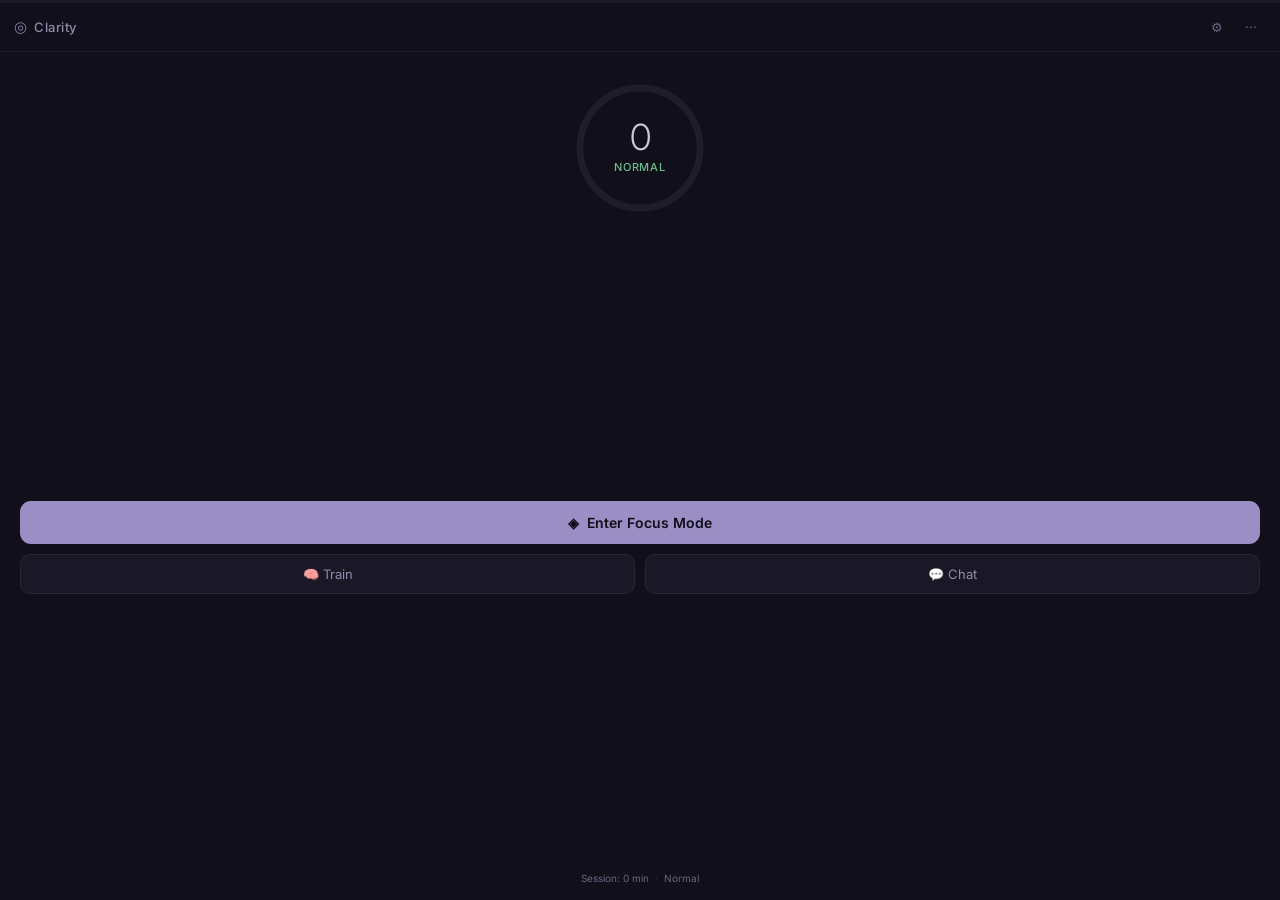
==== sidebar/sidebar.html @ 4bdde160 "Fix: Ui fixes" ====
<!DOCTYPE html>
<html lang="en">
<head>
  <meta charset="UTF-8"/>
  <meta name="viewport" content="width=device-width, initial-scale=1.0"/>
  <title>Clarity</title>
  <link rel="preconnect" href="https://fonts.googleapis.com">
  <link href="https://fonts.googleapis.com/css2?family=Inter:wght@300;400;500;600&display=swap" rel="stylesheet">
  <link rel="stylesheet" href="sidebar.css"/>
</head>
<body>
<div class="app">

  <!-- thin fatigue indicator bar at very top -->
  <button class="fatigue-bar" id="fatigue-bar" title="Click to see load details">
    <span class="fatigue-bar-fill" id="fatigue-bar-fill"></span>
  </button>

  <!-- collapsible metrics drawer -->
  <div class="metrics-drawer" id="metrics-drawer">
    <div class="metrics-row">
      <div class="met"><span class="met-val" id="gauge-score">0</span><span class="met-key">Score</span></div>
      <div class="met-div"></div>
      <div class="met"><span class="met-val" id="gauge-label" style="font-size:11px">Normal</span><span class="met-key">Status</span></div>
      <div class="met-div"></div>
      <div class="met"><span class="met-val" id="m-wpm">—</span><span class="met-key">WPM</span></div>
      <div class="met-div"></div>
      <div class="met"><span class="met-val" id="m-error">—</span><span class="met-key">Errors</span></div>
      <div class="met-div"></div>
      <div class="met"><span class="met-val" id="m-jitter">—</span><span class="met-key">Jitter</span></div>
    </div>
    <div class="metrics-footer"><span id="session-time">Session: 0 min</span><span id="adaptation-level"> · Normal</span></div>
  </div>

  <!-- header -->
  <header class="header">
    <div class="logo"><span class="logo-mark">◎</span><span class="logo-text">Clarity</span></div>
    <div class="header-actions">
      <button class="hdr-btn" id="settings-btn" title="Settings">⚙</button>
      <button class="hdr-btn" id="more-btn" title="More options">···</button>
    </div>
  </header>

  <!-- ═══ VIEW: HOME ═══ -->
  <div class="view active" id="view-home">
    <div class="ring-wrap">
      <svg class="ring-svg" viewBox="0 0 160 160">
        <circle class="ring-track" cx="80" cy="80" r="60"/>
        <circle class="ring-fill" id="ring-fill" cx="80" cy="80" r="60"
          stroke-dasharray="376.99" stroke-dashoffset="376.99"
          transform="rotate(-90 80 80)"/>
      </svg>
      <div class="ring-center">
        <span class="ring-score" id="ring-score">0</span>
        <span class="ring-label" id="ring-label">Normal</span>
      </div>
    </div>

    <div class="home-actions">
      <button class="btn-primary" id="focus-btn">
        <span>◈</span> Enter Focus Mode
      </button>
      <div class="secondary-row">
        <button class="btn-secondary" id="train-btn">🧠 Train</button>
        <button class="btn-secondary" id="chat-btn">💬 Chat</button>
      </div>
    </div>

    <div class="home-footer">
      <span id="home-session-time">Session: 0 min</span>
      <span class="dot">·</span>
      <span id="home-level">Normal</span>
    </div>
  </div>

  <!-- ═══ VIEW: TRAINING MENU ═══ -->
  <div class="view" id="view-training">
    <div class="view-hdr">
      <button class="back-btn" data-target="home">← Back</button>
      <span class="view-title">Attention Training</span>
    </div>
    <div class="training-stats">
      <div class="tstat"><span class="tstat-val" id="training-streak">0</span><span class="tstat-key">🔥 Streak</span></div>
      <div class="tstat"><span class="tstat-val" id="training-completed">0</span><span class="tstat-key">Sessions</span></div>
      <div class="tstat"><span class="tstat-val" id="training-target">10m</span><span class="tstat-key">Next goal</span></div>
    </div>
    <div class="training-actions">
      <p class="train-hint" id="train-hint">Start a timed deep-work session. Each completion unlocks a longer goal.</p>
      <button class="btn-primary" id="start-session-btn">▶ Start Focus Session</button>
      <button class="btn-ghost" id="breathing-btn">🫁 Breathing exercise</button>
    </div>
  </div>

  <!-- ═══ VIEW: ACTIVE SESSION ═══ -->
  <div class="view" id="view-session">
    <div class="view-hdr">
      <span class="view-title" id="session-type-label">Deep Work</span>
    </div>
    <div class="session-body">
      <div class="timer-wrap">
        <div class="timer-display" id="timer-display">10:00</div>
        <div class="timer-label">remaining</div>
      </div>
      <div class="session-progress-wrap">
        <div class="session-progress" id="session-progress"></div>
      </div>
      <div class="session-meta" id="session-meta">Target: 10 min</div>
      <button class="btn-ghost btn-end" id="end-session-btn">End early</button>
    </div>
  </div>

  <!-- ═══ VIEW: POST-SESSION ═══ -->
  <div class="view" id="view-postsession">
    <div class="ps-body">
      <div class="ps-emoji" id="ps-emoji">🎉</div>
      <div class="ps-headline" id="ps-headline">Great work!</div>
      <div class="ps-time" id="ps-time">10 min 00 sec</div>
      <div class="ps-progress-wrap"><div class="ps-progress" id="ps-progress"></div></div>
      <div class="ps-pct" id="ps-pct">100% of goal</div>
      <div class="ps-streak" id="ps-streak">🔥 1 day streak</div>
      <div class="ps-next-target" id="ps-next-target">Next session: 11 min</div>
      <div class="ps-actions">
        <button class="btn-ghost" id="ps-break-btn">🫁 Take a breath</button>
        <button class="btn-primary" id="ps-next-btn">Start next</button>
      </div>
    </div>
  </div>

  <!-- ═══ VIEW: BREATHING ═══ -->
  <div class="view" id="view-breathing">
    <div class="view-hdr">
      <button class="back-btn" data-target="training">← Back</button>
      <span class="view-title">Box Breathing</span>
    </div>
    <div class="breath-body">
      <div class="breath-ring-wrap">
        <div class="breath-ring" id="breath-ring"></div>
        <span class="breath-phase" id="breath-phase">Get ready</span>
      </div>
      <div class="breath-count" id="breath-count">4 · 4 · 4 · 4</div>
      <div class="breath-rounds" id="breath-rounds">Round 1 of 3</div>
      <button class="btn-ghost" id="breathing-skip">Done</button>
    </div>
  </div>

  <!-- ═══ VIEW: CHAT ═══ -->
  <div class="view" id="view-chat">
    <div class="view-hdr">
      <button class="back-btn" data-target="home">← Back</button>
      <span class="view-title" id="chat-view-title">Chat</span>
    </div>
    <div class="page-chip"><span class="page-chip-text" id="page-chip-text">Loading page…</span></div>
    <div class="chat-messages" id="chat-messages">
      <div class="chat-welcome"><p>Ask me anything about this page.</p></div>
    </div>
    <div class="quick-chips" id="quick-chips">
      <button class="chip" data-prompt="Give me a concise bullet-point summary of this page.">Summarise</button>
      <button class="chip" data-prompt="What are the 3 most important takeaways?">Key points</button>
      <button class="chip" data-prompt="Explain the main idea in simple language.">Simplify</button>
    </div>
    <div class="chat-input-wrap">
      <textarea id="chat-input" class="chat-input" rows="1" placeholder="Ask about this page…"></textarea>
      <button id="chat-send" class="chat-send">
        <svg width="14" height="14" viewBox="0 0 16 16" fill="none">
          <path d="M2 8L14 2L8 14L7 9L2 8Z" stroke="currentColor" stroke-width="1.6" stroke-linejoin="round" stroke-linecap="round"/>
        </svg>
      </button>
    </div>
  </div>

  <!-- ═══ OVERLAY: MORE ═══ -->
  <div class="overlay" id="more-overlay">
    <div class="overlay-panel">
      <div class="overlay-hdr"><span>Options</span><button class="overlay-close" id="more-close">✕</button></div>
      <div class="more-section">
        <span class="s-label">Focus — AI distraction analysis</span>
        <div class="agent-row" id="agent-row" style="display:none">
          <span id="agent-bar-icon">🤖</span>
          <span id="agent-bar-text">Analysing…</span>
          <div id="agent-counts" style="display:none;gap:4px;align-items:center;">
            <span class="agent-pill red" id="agent-hidden-count">0</span> hidden ·
            <span class="agent-pill muted" id="agent-dimmed-count">0</span> dimmed
          </div>
          <button class="agent-show-btn" id="agent-show-all" style="display:none">Show all</button>
        </div>
        <div id="agent-off-note" class="s-hint">Enable Focus Mode to activate AI distraction analysis.</div>
      </div>
      <div class="more-section">
        <span class="s-label">Reading</span>
        <div class="more-controls">
          <span class="fc-lbl">Text</span>
          <button class="fc-btn" id="font-dec">A−</button>
          <button class="fc-btn" id="font-inc">A+</button>
          <span class="fc-lbl" style="margin-left:8px">Spacing</span>
          <button class="fc-btn" id="line-dec">↕−</button>
          <button class="fc-btn" id="line-inc">↕+</button>
        </div>
      </div>
      <button class="s-danger" id="btn-reset">↺ Reset session</button>
    </div>
  </div>

  <!-- ═══ OVERLAY: SETTINGS ═══ -->
  <div class="overlay" id="settings-overlay">
    <div class="overlay-panel">
      <div class="overlay-hdr"><span>Settings</span><button class="overlay-close" id="settings-close">✕</button></div>
      <label class="s-label">Gemini API Key</label>
      <p class="s-hint">Free from <a href="https://aistudio.google.com" target="_blank">aistudio.google.com</a></p>
      <div class="s-row">
        <input type="password" id="api-key-input" class="s-input" placeholder="AIza…" autocomplete="off"/>
        <button class="s-save" id="api-key-save">Save</button>
      </div>
      <div class="api-key-status" id="api-key-status"></div>
      <div class="s-about">◎ Clarity v2.0 · Gemini 2.0 Flash</div>
    </div>
  </div>

  <!-- hidden compat refs -->
  <div id="m-scroll" style="display:none"></div>
  <div id="focus-toggle" style="display:none"></div>
  <div id="focus-toggle-card" style="display:none"></div>
  <div id="focus-controls" style="display:none"></div>
  <div id="agent-status-card" style="display:none"></div>
  <div id="agent-status-icon" style="display:none"></div>
  <div id="agent-status-title" style="display:none"></div>
  <div id="agent-results" style="display:none"></div>
  <div id="agent-kept-count" style="display:none"></div>
  <div id="status-pill" style="display:none"></div>
  <div id="focus-controls-bar" style="display:none"></div>
  <div id="agent-bar" style="display:none"></div>

</div>
<script src="sidebar.js"></script>
</body>
</html>
---- sidebar/sidebar.css ----
/* clarity/sidebar/sidebar.css — Phase 2 redesign */
*, *::before, *::after { box-sizing: border-box; margin: 0; padding: 0; }

:root {
  --bg:         #110f1a;
  --surface:    #1a1826;
  --surface2:   #201e2e;
  --border:     rgba(255,255,255,0.06);
  --border2:    rgba(255,255,255,0.1);
  --text:       #ccc8d8;
  --text-muted: #6b6580;
  --text-soft:  #918aa8;
  --accent:     #9b8ec4;
  --accent-dim: rgba(155,142,196,0.12);
  --green:      #6dbe8d;
  --yellow:     #d4a84b;
  --orange:     #d47b4b;
  --red:        #c96060;
  --font:       'Inter', -apple-system, sans-serif;
}

html, body { width:100%; height:100vh; background:var(--bg); color:var(--text); font-family:var(--font); font-size:13px; line-height:1.6; -webkit-font-smoothing:antialiased; overflow:hidden; }

.app { display:flex; flex-direction:column; height:100vh; overflow:hidden; position:relative; }

/* ── Fatigue bar ─────────────────────────────────────────────────────────────── */
.fatigue-bar { width:100%; height:3px; background:rgba(255,255,255,0.04); border:none; padding:0; cursor:pointer; flex-shrink:0; position:relative; overflow:hidden; display:block; transition:height 0.2s; }
.fatigue-bar:hover { height:5px; }
.fatigue-bar-fill { display:block; position:absolute; left:0; top:0; height:100%; width:0%; background:var(--green); transition:width 0.8s ease, background 0.5s ease; }

/* ── Metrics drawer ──────────────────────────────────────────────────────────── */
.metrics-drawer { display:none; flex-direction:column; gap:4px; padding:10px 16px; background:var(--surface); border-bottom:1px solid var(--border); flex-shrink:0; animation:slideDown 0.18s ease; }
.metrics-drawer.open { display:flex; }
@keyframes slideDown { from{opacity:0;transform:translateY(-6px)} to{opacity:1;transform:translateY(0)} }
.metrics-row { display:flex; align-items:center; }
.met { flex:1; display:flex; flex-direction:column; align-items:center; gap:2px; padding:0 4px; }
.met-val { font-size:13px; font-weight:500; color:var(--text); line-height:1; }
.met-key { font-size:9px; text-transform:uppercase; letter-spacing:.07em; color:var(--text-muted); }
.met-div { width:1px; height:20px; background:var(--border2); flex-shrink:0; }
.metrics-footer { font-size:10px; color:var(--text-muted); text-align:center; }

/* ── Header ──────────────────────────────────────────────────────────────────── */
.header { display:flex; align-items:center; justify-content:space-between; padding:11px 14px; border-bottom:1px solid var(--border); flex-shrink:0; }
.logo { display:flex; align-items:center; gap:7px; }
.logo-mark { font-size:15px; color:var(--accent); opacity:.85; }
.logo-text { font-size:13px; font-weight:500; letter-spacing:.04em; color:var(--text-soft); }
.header-actions { display:flex; gap:4px; }
.hdr-btn { background:none; border:1px solid transparent; color:var(--text-muted); padding:4px 8px; border-radius:7px; cursor:pointer; font-size:13px; font-family:var(--font); transition:all .15s; }
.hdr-btn:hover { background:var(--surface2); border-color:var(--border2); color:var(--text-soft); }

/* ── Views ───────────────────────────────────────────────────────────────────── */
.view { display:none; flex-direction:column; flex:1; overflow:hidden; min-height:0; animation:fadeView 0.2s ease; }
.view.active { display:flex; }
@keyframes fadeView { from{opacity:0} to{opacity:1} }

.view-hdr { display:flex; align-items:center; gap:10px; padding:10px 14px; border-bottom:1px solid var(--border); flex-shrink:0; }
.back-btn { background:none; border:none; color:var(--text-muted); font-size:12px; font-family:var(--font); cursor:pointer; padding:2px 6px; border-radius:5px; transition:color .15s; }
.back-btn:hover { color:var(--accent); }
.view-title { font-size:12px; font-weight:600; color:var(--text-soft); letter-spacing:.04em; }

/* ═══ HOME VIEW ══════════════════════════════════════════════════════════════ */
#view-home { padding:16px 20px 14px; justify-content:space-between; }

/* Ring gauge */
.ring-wrap { position:relative; width:160px; height:160px; margin:0 auto; flex-shrink:0; }
.ring-svg { width:160px; height:160px; }
.ring-track { fill:none; stroke:rgba(255,255,255,0.06); stroke-width:7; }
.ring-fill { fill:none; stroke:var(--green); stroke-width:7; stroke-linecap:round; transition:stroke-dashoffset 0.9s cubic-bezier(.4,0,.2,1), stroke .5s ease; }
.ring-center { position:absolute; inset:0; display:flex; flex-direction:column; align-items:center; justify-content:center; gap:4px; pointer-events:none; }
.ring-score { font-size:36px; font-weight:300; color:var(--text); line-height:1; letter-spacing:-.02em; }
.ring-label { font-size:11px; font-weight:500; color:var(--green); text-transform:uppercase; letter-spacing:.08em; transition:color .5s; }

/* Home actions */
.home-actions { display:flex; flex-direction:column; gap:10px; width:100%; }
.secondary-row { display:flex; gap:10px; }
.secondary-row .btn-secondary { flex:1; }

/* Home footer */
.home-footer { display:flex; align-items:center; justify-content:center; gap:6px; font-size:10px; color:var(--text-muted); padding-top:4px; }
.dot { opacity:.4; }

/* ═══ TRAINING VIEW ══════════════════════════════════════════════════════════ */
#view-training { gap:0; }
.training-stats { display:flex; padding:18px 16px 14px; gap:0; border-bottom:1px solid var(--border); }
.tstat { flex:1; display:flex; flex-direction:column; align-items:center; gap:3px; }
.tstat-val { font-size:22px; font-weight:500; color:var(--text); line-height:1; }
.tstat-key { font-size:10px; color:var(--text-muted); }
.training-actions { display:flex; flex-direction:column; gap:10px; padding:16px 20px; }
.train-hint { font-size:12px; color:var(--text-muted); line-height:1.6; text-align:center; }

/* ═══ SESSION VIEW ══════════════════════════════════════════════════════════ */
.session-body { display:flex; flex-direction:column; align-items:center; justify-content:center; gap:20px; flex:1; padding:24px 20px; }
.timer-wrap { text-align:center; }
.timer-display { font-size:52px; font-weight:200; color:var(--text); letter-spacing:-.02em; font-variant-numeric:tabular-nums; font-feature-settings:"tnum"; line-height:1; }
.timer-label { font-size:10px; color:var(--text-muted); text-transform:uppercase; letter-spacing:.08em; margin-top:4px; }
.session-progress-wrap { width:100%; height:3px; background:rgba(255,255,255,0.05); border-radius:3px; overflow:hidden; }
.session-progress { height:100%; width:0%; background:var(--accent); border-radius:3px; transition:width 1s linear; }
.session-meta { font-size:11px; color:var(--text-muted); }
.btn-end { margin-top:8px; }

/* ═══ POST-SESSION VIEW ══════════════════════════════════════════════════════ */
.ps-body { display:flex; flex-direction:column; align-items:center; gap:10px; flex:1; padding:28px 24px 20px; overflow-y:auto; }
.ps-emoji { font-size:36px; line-height:1; }
.ps-headline { font-size:20px; font-weight:500; color:var(--text); }
.ps-time { font-size:28px; font-weight:300; color:var(--accent); letter-spacing:-.01em; }
.ps-progress-wrap { width:100%; height:4px; background:rgba(255,255,255,0.06); border-radius:4px; overflow:hidden; }
.ps-progress { height:100%; width:0%; background:var(--green); border-radius:4px; transition:width 1s ease; }
.ps-pct { font-size:12px; color:var(--text-muted); }
.ps-streak { font-size:14px; font-weight:500; color:var(--text-soft); }
.ps-next-target { font-size:11px; color:var(--text-muted); }
.ps-actions { display:flex; flex-direction:column; gap:8px; width:100%; margin-top:8px; }

/* ═══ BREATHING VIEW ══════════════════════════════════════════════════════════ */
.breath-body { display:flex; flex-direction:column; align-items:center; justify-content:center; gap:20px; flex:1; padding:24px 20px; }
.breath-ring-wrap { position:relative; display:flex; align-items:center; justify-content:center; width:140px; height:140px; }
.breath-ring { width:80px; height:80px; border-radius:50%; background:var(--accent-dim); border:2px solid rgba(155,142,196,0.2); transition:transform 4s ease, background 1s ease; display:flex; align-items:center; justify-content:center; }
.breath-ring.expand { transform:scale(1.7); background:rgba(155,142,196,0.2); border-color:rgba(155,142,196,0.4); }
.breath-phase { position:absolute; bottom:-22px; font-size:13px; font-weight:500; color:var(--text-soft); white-space:nowrap; }
.breath-count { font-size:11px; color:var(--text-muted); letter-spacing:.1em; }
.breath-rounds { font-size:11px; color:var(--text-muted); }

/* ═══ CHAT VIEW ══════════════════════════════════════════════════════════════ */
.page-chip { padding:6px 14px; border-bottom:1px solid var(--border); flex-shrink:0; }
.page-chip-text { font-size:11px; color:var(--text-muted); white-space:nowrap; overflow:hidden; text-overflow:ellipsis; display:block; }
.chat-messages { flex:1; overflow-y:auto; padding:14px 14px 8px; display:flex; flex-direction:column; gap:10px; min-height:0; scrollbar-width:thin; scrollbar-color:var(--surface2) transparent; }
.chat-messages::-webkit-scrollbar { width:3px; }
.chat-messages::-webkit-scrollbar-thumb { background:var(--surface2); border-radius:3px; }
.chat-welcome { color:var(--text-muted); font-size:13px; padding:20px 4px 8px; font-style:italic; text-align:center; }
.chat-bubble { display:flex; align-items:flex-start; gap:8px; animation:bubbleIn .18s ease; }
@keyframes bubbleIn { from{opacity:0;transform:translateY(5px)} to{opacity:1;transform:translateY(0)} }
.chat-bubble.user { flex-direction:row-reverse; }
.bubble-avatar { width:22px; height:22px; border-radius:50%; display:flex; align-items:center; justify-content:center; font-size:11px; flex-shrink:0; margin-top:2px; }
.chat-bubble.ai .bubble-avatar { background:var(--accent-dim); color:var(--accent); }
.chat-bubble.user .bubble-avatar { background:rgba(255,255,255,0.05); color:var(--text-muted); }
.bubble-text { padding:8px 11px; border-radius:10px; font-size:13px; line-height:1.6; max-width:85%; word-break:break-word; }
.chat-bubble.ai .bubble-text { background:var(--surface); border:1px solid var(--border); color:var(--text); border-top-left-radius:3px; }
.chat-bubble.ai .bubble-text ul { padding-left:16px; margin-top:5px; display:flex; flex-direction:column; gap:4px; }
.chat-bubble.ai .bubble-text strong { color:var(--accent); font-weight:600; }
.chat-bubble.user .bubble-text { background:var(--accent-dim); border:1px solid rgba(155,142,196,0.14); color:var(--text); border-top-right-radius:3px; }
.typing-indicator { display:flex; align-items:center; gap:4px; padding:2px 0; }
.typing-dot { width:5px; height:5px; background:var(--accent); border-radius:50%; animation:typingPulse 1.3s ease-in-out infinite; opacity:.4; }
.typing-dot:nth-child(2){animation-delay:.2s} .typing-dot:nth-child(3){animation-delay:.4s}
@keyframes typingPulse { 0%,100%{opacity:.3;transform:scale(.8)} 50%{opacity:.9;transform:scale(1.1)} }
.quick-chips { display:flex; gap:6px; padding:8px 14px; overflow-x:auto; flex-shrink:0; scrollbar-width:none; border-top:1px solid var(--border); }
.quick-chips::-webkit-scrollbar{display:none}
.chip { background:none; border:1px solid var(--border2); color:var(--text-muted); padding:5px 12px; border-radius:999px; font-size:11px; font-family:var(--font); cursor:pointer; white-space:nowrap; transition:all .15s; flex-shrink:0; }
.chip:hover { border-color:var(--accent); color:var(--accent); background:var(--accent-dim); }
.chat-input-wrap { display:flex; align-items:flex-end; gap:8px; padding:10px 14px 14px; border-top:1px solid var(--border); flex-shrink:0; background:var(--bg); }
.chat-input { flex:1; background:var(--surface); border:1px solid var(--border); border-radius:10px; padding:8px 12px; color:var(--text); font-family:var(--font); font-size:13px; resize:none; outline:none; line-height:1.55; max-height:90px; overflow-y:auto; transition:border-color .2s; }
.chat-input:focus { border-color:rgba(155,142,196,.3); }
.chat-input::placeholder { color:var(--text-muted); }
.chat-send { width:32px; height:32px; background:var(--accent); border:none; border-radius:8px; color:#100e1a; cursor:pointer; display:flex; align-items:center; justify-content:center; flex-shrink:0; transition:all .15s; }
.chat-send:hover { opacity:.9; transform:translateY(-1px); }
.chat-send:disabled { background:var(--surface2); color:var(--text-muted); cursor:not-allowed; transform:none; }

/* ═══ BUTTONS ════════════════════════════════════════════════════════════════ */
.btn-primary { width:100%; background:var(--accent); color:#100e1a; border:none; border-radius:11px; padding:13px 20px; font-size:14px; font-weight:600; font-family:var(--font); cursor:pointer; display:flex; align-items:center; justify-content:center; gap:8px; transition:opacity .15s, transform .15s; }
.btn-primary:hover { opacity:.9; transform:translateY(-1px); }
.btn-primary:active { transform:translateY(0); }
.btn-primary.off { background:rgba(155,142,196,.15); color:var(--accent); border:1px solid rgba(155,142,196,.25); }
.btn-secondary { background:var(--surface); border:1px solid var(--border); color:var(--text-soft); border-radius:10px; padding:11px 14px; font-size:13px; font-family:var(--font); cursor:pointer; transition:all .15s; }
.btn-secondary:hover { background:var(--surface2); border-color:var(--border2); color:var(--text); }
.btn-ghost { background:none; border:1px solid var(--border2); color:var(--text-muted); border-radius:10px; padding:10px 18px; font-size:13px; font-family:var(--font); cursor:pointer; transition:all .15s; width:100%; }
.btn-ghost:hover { border-color:var(--accent); color:var(--accent); }

/* ═══ OVERLAYS ═══════════════════════════════════════════════════════════════ */
.overlay { position:absolute; inset:0; background:rgba(10,9,17,.75); backdrop-filter:blur(8px); display:none; align-items:flex-end; z-index:100; }
.overlay.open { display:flex; animation:overlayIn .18s ease; }
@keyframes overlayIn { from{opacity:0} to{opacity:1} }
.overlay-panel { width:100%; background:var(--surface); border-top:1px solid var(--border2); border-radius:14px 14px 0 0; padding:18px 18px 26px; display:flex; flex-direction:column; gap:12px; animation:panelUp .22s cubic-bezier(.34,1.56,.64,1); max-height:70vh; overflow-y:auto; }
@keyframes panelUp { from{transform:translateY(20px);opacity:0} to{transform:translateY(0);opacity:1} }
.overlay-hdr { display:flex; align-items:center; justify-content:space-between; }
.overlay-hdr span { font-size:13px; font-weight:600; color:var(--text-soft); }
.overlay-close { background:none; border:none; color:var(--text-muted); font-size:14px; cursor:pointer; padding:2px 6px; border-radius:5px; transition:color .15s; }
.overlay-close:hover { color:var(--text); }

/* More overlay specifics */
.more-section { display:flex; flex-direction:column; gap:8px; }
.more-controls { display:flex; align-items:center; gap:6px; flex-wrap:wrap; }
.fc-lbl { font-size:10px; color:var(--text-muted); text-transform:uppercase; letter-spacing:.07em; }
.fc-btn { background:var(--surface2); border:1px solid var(--border); color:var(--text-soft); padding:4px 10px; border-radius:6px; font-size:11px; font-family:var(--font); cursor:pointer; transition:all .15s; }
.fc-btn:hover { border-color:var(--accent); color:var(--accent); }
.agent-row { display:flex; align-items:center; gap:8px; font-size:11px; color:var(--text-soft); flex-wrap:wrap; }
.agent-pill { font-weight:600; font-size:11px; }
.agent-pill.red { color:var(--red); }
.agent-pill.muted { color:var(--text-muted); }
.agent-show-btn { background:none; border:1px solid var(--border2); color:var(--text-muted); padding:3px 9px; border-radius:999px; font-size:10px; font-family:var(--font); cursor:pointer; transition:all .15s; white-space:nowrap; }
.agent-show-btn:hover { border-color:var(--accent); color:var(--accent); }

/* Settings overlay */
.s-label { font-size:10px; font-weight:600; text-transform:uppercase; letter-spacing:.08em; color:var(--text-muted); }
.s-hint { font-size:11px; color:var(--text-muted); }
.s-hint a { color:var(--accent); text-decoration:none; }
.s-hint a:hover { text-decoration:underline; }
.s-row { display:flex; gap:8px; }
.s-input { flex:1; background:var(--surface2); border:1px solid var(--border); border-radius:8px; padding:7px 10px; color:var(--text); font-family:monospace; font-size:11px; outline:none; transition:border-color .2s; }
.s-input:focus { border-color:rgba(155,142,196,.3); }
.s-input::placeholder { color:var(--text-muted); }
.s-save { background:var(--accent); color:#100e1a; border:none; border-radius:8px; padding:7px 14px; font-size:12px; font-weight:600; font-family:var(--font); cursor:pointer; transition:opacity .15s; }
.s-save:hover { opacity:.9; }
.api-key-status { font-size:11px; min-height:14px; }
.api-key-status.ok { color:var(--green); }
.api-key-status.err { color:var(--red); }
.s-danger { background:none; border:1px solid rgba(201,96,96,.2); color:var(--red); border-radius:8px; padding:8px 14px; font-size:12px; font-family:var(--font); cursor:pointer; text-align:left; transition:background .15s; width:100%; }
.s-danger:hover { background:rgba(201,96,96,.06); }
.s-about { font-size:10px; color:var(--text-muted); text-align:center; padding-top:4px; }
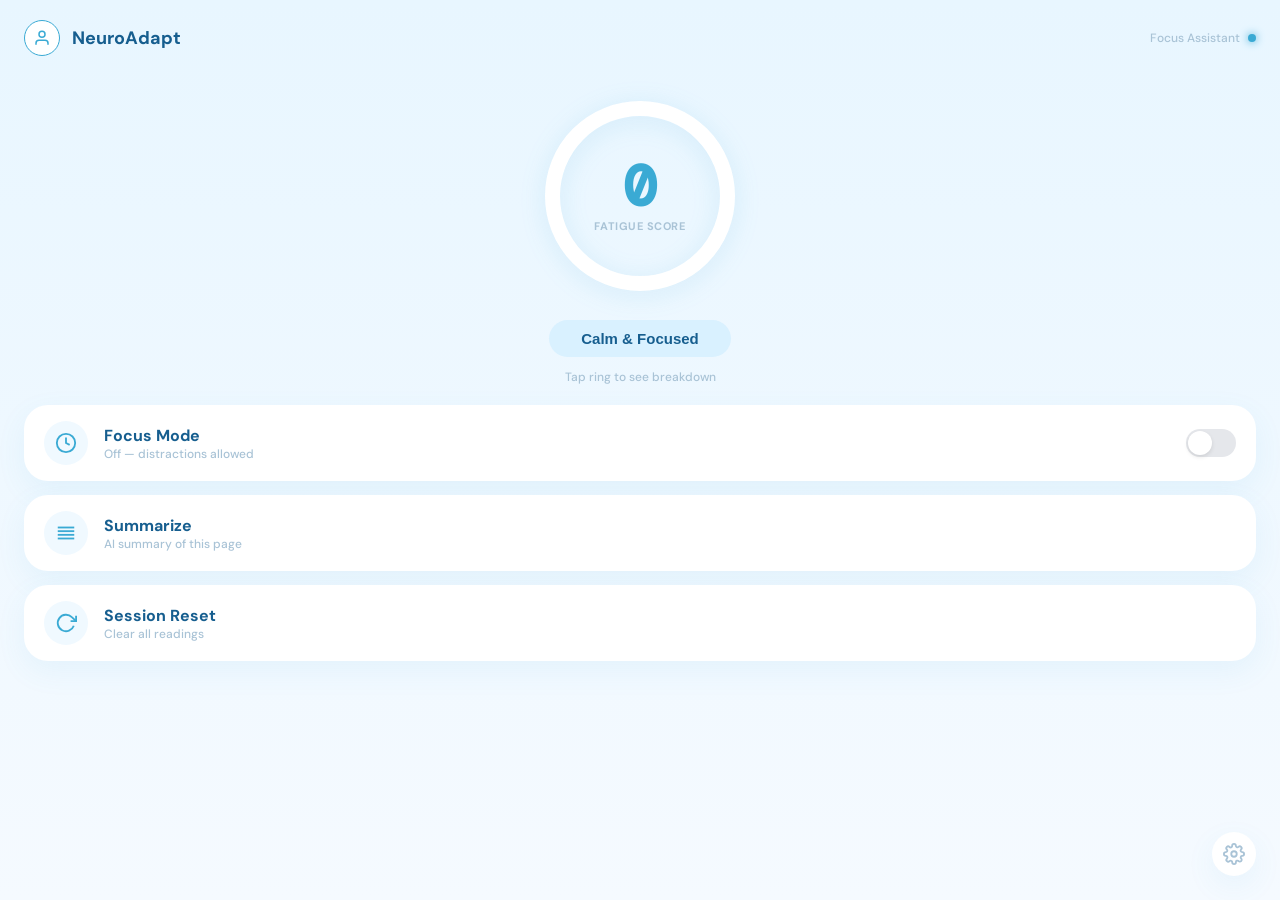
==== commit 1bc6e791: "Fix: LLM integrated and sidebar UI fixed" ====
--- a/sidebar/sidebar.html
+++ b/sidebar/sidebar.html
@@ -3,231 +3,210 @@
 <head>
   <meta charset="UTF-8"/>
   <meta name="viewport" content="width=device-width, initial-scale=1.0"/>
-  <title>Clarity</title>
+  <title>NeuroAdapt</title>
   <link rel="preconnect" href="https://fonts.googleapis.com">
-  <link href="https://fonts.googleapis.com/css2?family=Inter:wght@300;400;500;600&display=swap" rel="stylesheet">
+  <link href="https://fonts.googleapis.com/css2?family=DM+Sans:opsz,wght@9..40,300;9..40,400;9..40,500;9..40,600&family=DM+Mono:wght@400;500&display=swap" rel="stylesheet">
   <link rel="stylesheet" href="sidebar.css"/>
 </head>
 <body>
 <div class="app">
 
-  <!-- thin fatigue indicator bar at very top -->
-  <button class="fatigue-bar" id="fatigue-bar" title="Click to see load details">
-    <span class="fatigue-bar-fill" id="fatigue-bar-fill"></span>
-  </button>
-
-  <!-- collapsible metrics drawer -->
-  <div class="metrics-drawer" id="metrics-drawer">
-    <div class="metrics-row">
-      <div class="met"><span class="met-val" id="gauge-score">0</span><span class="met-key">Score</span></div>
-      <div class="met-div"></div>
-      <div class="met"><span class="met-val" id="gauge-label" style="font-size:11px">Normal</span><span class="met-key">Status</span></div>
-      <div class="met-div"></div>
-      <div class="met"><span class="met-val" id="m-wpm">—</span><span class="met-key">WPM</span></div>
-      <div class="met-div"></div>
-      <div class="met"><span class="met-val" id="m-error">—</span><span class="met-key">Errors</span></div>
-      <div class="met-div"></div>
-      <div class="met"><span class="met-val" id="m-jitter">—</span><span class="met-key">Jitter</span></div>
-    </div>
-    <div class="metrics-footer"><span id="session-time">Session: 0 min</span><span id="adaptation-level"> · Normal</span></div>
-  </div>
-
   <!-- header -->
   <header class="header">
-    <div class="logo"><span class="logo-mark">◎</span><span class="logo-text">Clarity</span></div>
-    <div class="header-actions">
-      <button class="hdr-btn" id="settings-btn" title="Settings">⚙</button>
-      <button class="hdr-btn" id="more-btn" title="More options">···</button>
+    <div class="header-left">
+      <div class="user-avatar-small">
+        <svg viewBox="0 0 24 24" fill="none" stroke="currentColor" stroke-width="2">
+          <path d="M20 21v-2a4 4 0 00-4-4H8a4 4 0 00-4 4v2"/>
+          <circle cx="12" cy="7" r="4"/>
+        </svg>
+      </div>
+      <div class="logo-name">NeuroAdapt</div>
+    </div>
+    <div class="header-right">
+      <span class="header-tagline">Focus Assistant</span>
+      <div class="header-status-dot"></div>
     </div>
   </header>
 
-  <!-- ═══ VIEW: HOME ═══ -->
-  <div class="view active" id="view-home">
-    <div class="ring-wrap">
-      <svg class="ring-svg" viewBox="0 0 160 160">
-        <circle class="ring-track" cx="80" cy="80" r="60"/>
-        <circle class="ring-fill" id="ring-fill" cx="80" cy="80" r="60"
-          stroke-dasharray="376.99" stroke-dashoffset="376.99"
-          transform="rotate(-90 80 80)"/>
-      </svg>
-      <div class="ring-center">
-        <span class="ring-score" id="ring-score">0</span>
-        <span class="ring-label" id="ring-label">Normal</span>
-      </div>
-    </div>
-
-    <div class="home-actions">
-      <button class="btn-primary" id="focus-btn">
-        <span>◈</span> Enter Focus Mode
-      </button>
-      <div class="secondary-row">
-        <button class="btn-secondary" id="train-btn">🧠 Train</button>
-        <button class="btn-secondary" id="chat-btn">💬 Chat</button>
-      </div>
-    </div>
-
-    <div class="home-footer">
-      <span id="home-session-time">Session: 0 min</span>
-      <span class="dot">·</span>
-      <span id="home-level">Normal</span>
-    </div>
+  <!-- Main Scrollable Content -->
+  <div class="main-content">
+    
+    <!-- Fatigue Ring Area -->
+    <div class="fatigue-section" id="ring-trigger">
+      <div class="ring-wrap">
+        <svg class="ring-svg" viewBox="0 0 160 160">
+          <circle class="ring-track" cx="80" cy="80" r="70"/>
+          <circle class="ring-fill" id="ring-fill" cx="80" cy="80" r="70"
+            stroke-dasharray="439.8" stroke-dashoffset="439.8"
+            transform="rotate(-90 80 80)"/>
+        </svg>
+        <div class="ring-center">
+          <span class="ring-score" id="ring-score">0</span>
+          <span class="ring-label">FATIGUE SCORE</span>
+        </div>
+      </div>
+      
+      <div class="status-pill-wrap">
+        <button class="status-pill" id="gauge-label">Calm & Focused</button>
+      </div>
+      
+      <div class="interaction-hint" id="interaction-hint">Tap ring to see breakdown</div>
+    </div>
+
+    <!-- Breakdown Drawer -->
+    <div class="breakdown-drawer" id="breakdown-drawer">
+      <div class="metrics-list">
+        <!-- Error Rate -->
+        <div class="metric-item">
+          <div class="metric-icon blue">
+            <svg viewBox="0 0 24 24" fill="none" stroke="currentColor" stroke-width="2"><path d="M11 4H4a2 2 0 00-2 2v14a2 2 0 002 2h14a2 2 0 002-2v-7"/><path d="M18.5 2.5a2.121 2.121 0 013 3L12 15l-4 1 1-4 9.5-9.5z"/></svg>
+          </div>
+          <div class="metric-info">
+            <div class="metric-header">
+              <span class="metric-label">ERROR RATE</span>
+              <span class="metric-value"><span id="m-error">0</span> <small>per min</small></span>
+            </div>
+            <div class="metric-bar-bg"><div class="metric-bar" id="bar-error" style="width: 0%"></div></div>
+          </div>
+        </div>
+
+        <!-- Typing Speed -->
+        <div class="metric-item">
+          <div class="metric-icon">
+            <svg viewBox="0 0 24 24" fill="none" stroke="currentColor" stroke-width="2"><rect x="2" y="4" width="20" height="16" rx="2" ry="2"/><path d="M7 8h10M7 12h10M7 16h10"/></svg>
+          </div>
+          <div class="metric-info">
+            <div class="metric-header">
+              <span class="metric-label">TYPING SPEED</span>
+              <span class="metric-value"><span id="m-wpm">0</span> <small>WPM</small></span>
+            </div>
+            <div class="metric-bar-bg"><div class="metric-bar" id="bar-wpm" style="width: 0%"></div></div>
+          </div>
+        </div>
+
+        <!-- Scroll Rate -->
+        <div class="metric-item">
+          <div class="metric-icon">
+            <svg viewBox="0 0 24 24" fill="none" stroke="currentColor" stroke-width="2"><path d="M7 13l5-5 5 5M7 17l5-5 5 5"/></svg>
+          </div>
+          <div class="metric-info">
+            <div class="metric-header">
+              <span class="metric-label">SCROLL RATE</span>
+              <span class="metric-value"><span id="m-scroll">0</span> <small>pages/min</small></span>
+            </div>
+            <div class="metric-bar-bg"><div class="metric-bar" id="bar-scroll" style="width: 0%"></div></div>
+          </div>
+          <button class="chip-btn" id="summary-chip">AI Summary</button>
+        </div>
+
+        <!-- Click Delay -->
+        <div class="metric-item">
+          <div class="metric-icon">
+            <svg viewBox="0 0 24 24" fill="none" stroke="currentColor" stroke-width="2"><path d="M21 10c0 7-9 13-9 13s-9-6-9-13a9 9 0 0118 0z"/><circle cx="12" cy="10" r="3"/></svg>
+          </div>
+          <div class="metric-info">
+            <div class="metric-header">
+              <span class="metric-label">CLICK DELAY</span>
+              <span class="metric-value"><span id="m-jitter">0</span> <small>ms avg</small></span>
+            </div>
+            <div class="metric-bar-bg"><div class="metric-bar" id="bar-jitter" style="width: 0%"></div></div>
+          </div>
+        </div>
+
+        <!-- Rage Clicks -->
+        <div class="metric-item">
+          <div class="metric-icon">
+            <svg viewBox="0 0 24 24" fill="none" stroke="currentColor" stroke-width="2"><path d="M3 6l3 18h12l3-18H3z"/><path d="M19 6V4a2 2 0 00-2-2H7a2 2 0 00-2 2v2"/></svg>
+          </div>
+          <div class="metric-info">
+            <div class="metric-header">
+              <span class="metric-label">RAGE CLICKS</span>
+              <span class="metric-value"><span id="m-rage">0</span> <small>events</small></span>
+            </div>
+            <div class="metric-bar-bg"><div class="metric-bar" id="bar-rage" style="width: 0%"></div></div>
+          </div>
+        </div>
+      </div>
+    </div>
+
+    <!-- Action Cards -->
+    <div class="actions-section" id="actions-section">
+      <!-- Focus Mode Card -->
+      <div class="action-card">
+        <div class="action-icon">
+          <svg viewBox="0 0 24 24" fill="none" stroke="currentColor" stroke-width="2"><circle cx="12" cy="12" r="10"/><polyline points="12 6 12 12 16 14"/></svg>
+        </div>
+        <div class="action-info">
+          <div class="action-title">Focus Mode</div>
+          <div class="action-desc" id="focus-status">Off — distractions allowed</div>
+        </div>
+        <div class="toggle-wrap">
+          <input type="checkbox" id="focus-toggle" class="ios-toggle">
+          <label for="focus-toggle" class="ios-toggle-label"></label>
+        </div>
+      </div>
+
+      <!-- Summarize Card -->
+      <div class="action-card clickable" id="summarize-btn">
+        <div class="action-icon">
+          <svg viewBox="0 0 24 24" fill="none" stroke="currentColor" stroke-width="2"><line x1="21" y1="10" x2="3" y2="10"/><line x1="21" y1="6" x2="3" y2="6"/><line x1="21" y1="14" x2="3" y2="14"/><line x1="21" y1="18" x2="3" y2="18"/></svg>
+        </div>
+        <div class="action-info">
+          <div class="action-title">Summarize</div>
+          <div class="action-desc">AI summary of this page</div>
+        </div>
+      </div>
+
+      <!-- Session Reset Card -->
+      <div class="action-card clickable" id="btn-reset">
+        <div class="action-icon">
+          <svg viewBox="0 0 24 24" fill="none" stroke="currentColor" stroke-width="2"><path d="M23 4v6h-6"/><path d="M20.49 15a9 9 0 11-2.12-9.36L23 10"/></svg>
+        </div>
+        <div class="action-info">
+          <div class="action-title">Session Reset</div>
+          <div class="action-desc">Clear all readings</div>
+        </div>
+      </div>
+    </div>
+
   </div>
 
-  <!-- ═══ VIEW: TRAINING MENU ═══ -->
-  <div class="view" id="view-training">
-    <div class="view-hdr">
-      <button class="back-btn" data-target="home">← Back</button>
-      <span class="view-title">Attention Training</span>
-    </div>
-    <div class="training-stats">
-      <div class="tstat"><span class="tstat-val" id="training-streak">0</span><span class="tstat-key">🔥 Streak</span></div>
-      <div class="tstat"><span class="tstat-val" id="training-completed">0</span><span class="tstat-key">Sessions</span></div>
-      <div class="tstat"><span class="tstat-val" id="training-target">10m</span><span class="tstat-key">Next goal</span></div>
-    </div>
-    <div class="training-actions">
-      <p class="train-hint" id="train-hint">Start a timed deep-work session. Each completion unlocks a longer goal.</p>
-      <button class="btn-primary" id="start-session-btn">▶ Start Focus Session</button>
-      <button class="btn-ghost" id="breathing-btn">🫁 Breathing exercise</button>
-    </div>
-  </div>
-
-  <!-- ═══ VIEW: ACTIVE SESSION ═══ -->
-  <div class="view" id="view-session">
-    <div class="view-hdr">
-      <span class="view-title" id="session-type-label">Deep Work</span>
-    </div>
-    <div class="session-body">
-      <div class="timer-wrap">
-        <div class="timer-display" id="timer-display">10:00</div>
-        <div class="timer-label">remaining</div>
-      </div>
-      <div class="session-progress-wrap">
-        <div class="session-progress" id="session-progress"></div>
-      </div>
-      <div class="session-meta" id="session-meta">Target: 10 min</div>
-      <button class="btn-ghost btn-end" id="end-session-btn">End early</button>
-    </div>
-  </div>
-
-  <!-- ═══ VIEW: POST-SESSION ═══ -->
-  <div class="view" id="view-postsession">
-    <div class="ps-body">
-      <div class="ps-emoji" id="ps-emoji">🎉</div>
-      <div class="ps-headline" id="ps-headline">Great work!</div>
-      <div class="ps-time" id="ps-time">10 min 00 sec</div>
-      <div class="ps-progress-wrap"><div class="ps-progress" id="ps-progress"></div></div>
-      <div class="ps-pct" id="ps-pct">100% of goal</div>
-      <div class="ps-streak" id="ps-streak">🔥 1 day streak</div>
-      <div class="ps-next-target" id="ps-next-target">Next session: 11 min</div>
-      <div class="ps-actions">
-        <button class="btn-ghost" id="ps-break-btn">🫁 Take a breath</button>
-        <button class="btn-primary" id="ps-next-btn">Start next</button>
-      </div>
-    </div>
-  </div>
-
-  <!-- ═══ VIEW: BREATHING ═══ -->
-  <div class="view" id="view-breathing">
-    <div class="view-hdr">
-      <button class="back-btn" data-target="training">← Back</button>
-      <span class="view-title">Box Breathing</span>
-    </div>
-    <div class="breath-body">
-      <div class="breath-ring-wrap">
-        <div class="breath-ring" id="breath-ring"></div>
-        <span class="breath-phase" id="breath-phase">Get ready</span>
-      </div>
-      <div class="breath-count" id="breath-count">4 · 4 · 4 · 4</div>
-      <div class="breath-rounds" id="breath-rounds">Round 1 of 3</div>
-      <button class="btn-ghost" id="breathing-skip">Done</button>
-    </div>
-  </div>
-
-  <!-- ═══ VIEW: CHAT ═══ -->
-  <div class="view" id="view-chat">
-    <div class="view-hdr">
-      <button class="back-btn" data-target="home">← Back</button>
-      <span class="view-title" id="chat-view-title">Chat</span>
-    </div>
-    <div class="page-chip"><span class="page-chip-text" id="page-chip-text">Loading page…</span></div>
-    <div class="chat-messages" id="chat-messages">
-      <div class="chat-welcome"><p>Ask me anything about this page.</p></div>
-    </div>
-    <div class="quick-chips" id="quick-chips">
-      <button class="chip" data-prompt="Give me a concise bullet-point summary of this page.">Summarise</button>
-      <button class="chip" data-prompt="What are the 3 most important takeaways?">Key points</button>
-      <button class="chip" data-prompt="Explain the main idea in simple language.">Simplify</button>
-    </div>
-    <div class="chat-input-wrap">
-      <textarea id="chat-input" class="chat-input" rows="1" placeholder="Ask about this page…"></textarea>
-      <button id="chat-send" class="chat-send">
-        <svg width="14" height="14" viewBox="0 0 16 16" fill="none">
-          <path d="M2 8L14 2L8 14L7 9L2 8Z" stroke="currentColor" stroke-width="1.6" stroke-linejoin="round" stroke-linecap="round"/>
-        </svg>
-      </button>
-    </div>
-  </div>
-
-  <!-- ═══ OVERLAY: MORE ═══ -->
-  <div class="overlay" id="more-overlay">
-    <div class="overlay-panel">
-      <div class="overlay-hdr"><span>Options</span><button class="overlay-close" id="more-close">✕</button></div>
-      <div class="more-section">
-        <span class="s-label">Focus — AI distraction analysis</span>
-        <div class="agent-row" id="agent-row" style="display:none">
-          <span id="agent-bar-icon">🤖</span>
-          <span id="agent-bar-text">Analysing…</span>
-          <div id="agent-counts" style="display:none;gap:4px;align-items:center;">
-            <span class="agent-pill red" id="agent-hidden-count">0</span> hidden ·
-            <span class="agent-pill muted" id="agent-dimmed-count">0</span> dimmed
-          </div>
-          <button class="agent-show-btn" id="agent-show-all" style="display:none">Show all</button>
-        </div>
-        <div id="agent-off-note" class="s-hint">Enable Focus Mode to activate AI distraction analysis.</div>
-      </div>
-      <div class="more-section">
-        <span class="s-label">Reading</span>
-        <div class="more-controls">
-          <span class="fc-lbl">Text</span>
-          <button class="fc-btn" id="font-dec">A−</button>
-          <button class="fc-btn" id="font-inc">A+</button>
-          <span class="fc-lbl" style="margin-left:8px">Spacing</span>
-          <button class="fc-btn" id="line-dec">↕−</button>
-          <button class="fc-btn" id="line-inc">↕+</button>
-        </div>
-      </div>
-      <button class="s-danger" id="btn-reset">↺ Reset session</button>
-    </div>
-  </div>
+  <!-- Settings Trigger -->
+  <button class="settings-trigger" id="settings-btn">
+    <svg viewBox="0 0 24 24" fill="none" stroke="currentColor" stroke-width="2"><circle cx="12" cy="12" r="3"/><path d="M19.4 15a1.65 1.65 0 00.33 1.82l.06.06a2 2 0 010 2.83 2 2 0 01-2.83 0l-.06-.06a1.65 1.65 0 00-1.82-.33 1.65 1.65 0 00-1 1.51V21a2 2 0 01-4 0v-.09A1.65 1.65 0 009 19.4a1.65 1.65 0 00-1.82.33l-.06.06a2 2 0 01-2.83-2.83l.06-.06A1.65 1.65 0 004.68 15a1.65 1.65 0 00-1.51-1H3a2 2 0 010-4h.09A1.65 1.65 0 004.6 9a1.65 1.65 0 00-.33-1.82l-.06-.06a2 2 0 012.83-2.83l.06.06A1.65 1.65 0 009 4.68a1.65 1.65 0 001-1.51V3a2 2 0 014 0v.09a1.65 1.65 0 001 1.51 1.65 1.65 0 001.82-.33l.06-.06a2 2 0 012.83 2.83l-.06.06A1.65 1.65 0 0019.4 9a1.65 1.65 0 001.51 1H21a2 2 0 010 4h-.09a1.65 1.65 0 00-1.51 1z"/></svg>
+  </button>
 
   <!-- ═══ OVERLAY: SETTINGS ═══ -->
   <div class="overlay" id="settings-overlay">
     <div class="overlay-panel">
       <div class="overlay-hdr"><span>Settings</span><button class="overlay-close" id="settings-close">✕</button></div>
-      <label class="s-label">Gemini API Key</label>
-      <p class="s-hint">Free from <a href="https://aistudio.google.com" target="_blank">aistudio.google.com</a></p>
-      <div class="s-row">
-        <input type="password" id="api-key-input" class="s-input" placeholder="AIza…" autocomplete="off"/>
-        <button class="s-save" id="api-key-save">Save</button>
-      </div>
-      <div class="api-key-status" id="api-key-status"></div>
-      <div class="s-about">◎ Clarity v2.0 · Gemini 2.0 Flash</div>
+      <div class="settings-content">
+        <label class="s-label">AI Backend</label>
+        <div class="s-row">
+          <input type="text" id="backend-url-input" class="s-input" placeholder="http://127.0.0.1:8000"/>
+          <button class="s-save" id="backend-url-save">Save</button>
+        </div>
+        <label class="s-label">Ollama Model</label>
+        <div class="s-row">
+          <input type="text" id="ollama-model-input" class="s-input" placeholder="mistral"/>
+          <button class="s-save" id="ollama-model-save">Save</button>
+        </div>
+      </div>
     </div>
   </div>
 
-  <!-- hidden compat refs -->
-  <div id="m-scroll" style="display:none"></div>
-  <div id="focus-toggle" style="display:none"></div>
-  <div id="focus-toggle-card" style="display:none"></div>
-  <div id="focus-controls" style="display:none"></div>
-  <div id="agent-status-card" style="display:none"></div>
-  <div id="agent-status-icon" style="display:none"></div>
-  <div id="agent-status-title" style="display:none"></div>
-  <div id="agent-results" style="display:none"></div>
-  <div id="agent-kept-count" style="display:none"></div>
-  <div id="status-pill" style="display:none"></div>
-  <div id="focus-controls-bar" style="display:none"></div>
-  <div id="agent-bar" style="display:none"></div>
+  <!-- Summary Overlay -->
+  <div id="clarity-summary-overlay" style="display:none">
+    <div id="clarity-summary-panel">
+      <div class="clarity-summary-header">
+        <div class="clarity-summary-title">AI Page Summary</div>
+        <button class="clarity-summary-close" id="close-summary">✕</button>
+      </div>
+      <div class="clarity-summary-content" id="summary-content">
+        <!-- Summary populated by JS -->
+      </div>
+    </div>
+  </div>
 
 </div>
 <script src="sidebar.js"></script>
--- a/sidebar/sidebar.css
+++ b/sidebar/sidebar.css
@@ -1,206 +1,209 @@
-/* clarity/sidebar/sidebar.css — Phase 2 redesign */
+/* clarity/sidebar/sidebar.css — Light Focus Assistant Theme */
 *, *::before, *::after { box-sizing: border-box; margin: 0; padding: 0; }
 
 :root {
-  --bg:         #110f1a;
-  --surface:    #1a1826;
-  --surface2:   #201e2e;
-  --border:     rgba(255,255,255,0.06);
-  --border2:    rgba(255,255,255,0.1);
-  --text:       #ccc8d8;
-  --text-muted: #6b6580;
-  --text-soft:  #918aa8;
-  --accent:     #9b8ec4;
-  --accent-dim: rgba(155,142,196,0.12);
-  --green:      #6dbe8d;
-  --yellow:     #d4a84b;
-  --orange:     #d47b4b;
-  --red:        #c96060;
-  --font:       'Inter', -apple-system, sans-serif;
-}
-
-html, body { width:100%; height:100vh; background:var(--bg); color:var(--text); font-family:var(--font); font-size:13px; line-height:1.6; -webkit-font-smoothing:antialiased; overflow:hidden; }
-
-.app { display:flex; flex-direction:column; height:100vh; overflow:hidden; position:relative; }
-
-/* ── Fatigue bar ─────────────────────────────────────────────────────────────── */
-.fatigue-bar { width:100%; height:3px; background:rgba(255,255,255,0.04); border:none; padding:0; cursor:pointer; flex-shrink:0; position:relative; overflow:hidden; display:block; transition:height 0.2s; }
-.fatigue-bar:hover { height:5px; }
-.fatigue-bar-fill { display:block; position:absolute; left:0; top:0; height:100%; width:0%; background:var(--green); transition:width 0.8s ease, background 0.5s ease; }
-
-/* ── Metrics drawer ──────────────────────────────────────────────────────────── */
-.metrics-drawer { display:none; flex-direction:column; gap:4px; padding:10px 16px; background:var(--surface); border-bottom:1px solid var(--border); flex-shrink:0; animation:slideDown 0.18s ease; }
-.metrics-drawer.open { display:flex; }
-@keyframes slideDown { from{opacity:0;transform:translateY(-6px)} to{opacity:1;transform:translateY(0)} }
-.metrics-row { display:flex; align-items:center; }
-.met { flex:1; display:flex; flex-direction:column; align-items:center; gap:2px; padding:0 4px; }
-.met-val { font-size:13px; font-weight:500; color:var(--text); line-height:1; }
-.met-key { font-size:9px; text-transform:uppercase; letter-spacing:.07em; color:var(--text-muted); }
-.met-div { width:1px; height:20px; background:var(--border2); flex-shrink:0; }
-.metrics-footer { font-size:10px; color:var(--text-muted); text-align:center; }
-
-/* ── Header ──────────────────────────────────────────────────────────────────── */
-.header { display:flex; align-items:center; justify-content:space-between; padding:11px 14px; border-bottom:1px solid var(--border); flex-shrink:0; }
-.logo { display:flex; align-items:center; gap:7px; }
-.logo-mark { font-size:15px; color:var(--accent); opacity:.85; }
-.logo-text { font-size:13px; font-weight:500; letter-spacing:.04em; color:var(--text-soft); }
-.header-actions { display:flex; gap:4px; }
-.hdr-btn { background:none; border:1px solid transparent; color:var(--text-muted); padding:4px 8px; border-radius:7px; cursor:pointer; font-size:13px; font-family:var(--font); transition:all .15s; }
-.hdr-btn:hover { background:var(--surface2); border-color:var(--border2); color:var(--text-soft); }
-
-/* ── Views ───────────────────────────────────────────────────────────────────── */
-.view { display:none; flex-direction:column; flex:1; overflow:hidden; min-height:0; animation:fadeView 0.2s ease; }
-.view.active { display:flex; }
-@keyframes fadeView { from{opacity:0} to{opacity:1} }
-
-.view-hdr { display:flex; align-items:center; gap:10px; padding:10px 14px; border-bottom:1px solid var(--border); flex-shrink:0; }
-.back-btn { background:none; border:none; color:var(--text-muted); font-size:12px; font-family:var(--font); cursor:pointer; padding:2px 6px; border-radius:5px; transition:color .15s; }
-.back-btn:hover { color:var(--accent); }
-.view-title { font-size:12px; font-weight:600; color:var(--text-soft); letter-spacing:.04em; }
-
-/* ═══ HOME VIEW ══════════════════════════════════════════════════════════════ */
-#view-home { padding:16px 20px 14px; justify-content:space-between; }
-
-/* Ring gauge */
-.ring-wrap { position:relative; width:160px; height:160px; margin:0 auto; flex-shrink:0; }
-.ring-svg { width:160px; height:160px; }
-.ring-track { fill:none; stroke:rgba(255,255,255,0.06); stroke-width:7; }
-.ring-fill { fill:none; stroke:var(--green); stroke-width:7; stroke-linecap:round; transition:stroke-dashoffset 0.9s cubic-bezier(.4,0,.2,1), stroke .5s ease; }
-.ring-center { position:absolute; inset:0; display:flex; flex-direction:column; align-items:center; justify-content:center; gap:4px; pointer-events:none; }
-.ring-score { font-size:36px; font-weight:300; color:var(--text); line-height:1; letter-spacing:-.02em; }
-.ring-label { font-size:11px; font-weight:500; color:var(--green); text-transform:uppercase; letter-spacing:.08em; transition:color .5s; }
-
-/* Home actions */
-.home-actions { display:flex; flex-direction:column; gap:10px; width:100%; }
-.secondary-row { display:flex; gap:10px; }
-.secondary-row .btn-secondary { flex:1; }
-
-/* Home footer */
-.home-footer { display:flex; align-items:center; justify-content:center; gap:6px; font-size:10px; color:var(--text-muted); padding-top:4px; }
-.dot { opacity:.4; }
-
-/* ═══ TRAINING VIEW ══════════════════════════════════════════════════════════ */
-#view-training { gap:0; }
-.training-stats { display:flex; padding:18px 16px 14px; gap:0; border-bottom:1px solid var(--border); }
-.tstat { flex:1; display:flex; flex-direction:column; align-items:center; gap:3px; }
-.tstat-val { font-size:22px; font-weight:500; color:var(--text); line-height:1; }
-.tstat-key { font-size:10px; color:var(--text-muted); }
-.training-actions { display:flex; flex-direction:column; gap:10px; padding:16px 20px; }
-.train-hint { font-size:12px; color:var(--text-muted); line-height:1.6; text-align:center; }
-
-/* ═══ SESSION VIEW ══════════════════════════════════════════════════════════ */
-.session-body { display:flex; flex-direction:column; align-items:center; justify-content:center; gap:20px; flex:1; padding:24px 20px; }
-.timer-wrap { text-align:center; }
-.timer-display { font-size:52px; font-weight:200; color:var(--text); letter-spacing:-.02em; font-variant-numeric:tabular-nums; font-feature-settings:"tnum"; line-height:1; }
-.timer-label { font-size:10px; color:var(--text-muted); text-transform:uppercase; letter-spacing:.08em; margin-top:4px; }
-.session-progress-wrap { width:100%; height:3px; background:rgba(255,255,255,0.05); border-radius:3px; overflow:hidden; }
-.session-progress { height:100%; width:0%; background:var(--accent); border-radius:3px; transition:width 1s linear; }
-.session-meta { font-size:11px; color:var(--text-muted); }
-.btn-end { margin-top:8px; }
-
-/* ═══ POST-SESSION VIEW ══════════════════════════════════════════════════════ */
-.ps-body { display:flex; flex-direction:column; align-items:center; gap:10px; flex:1; padding:28px 24px 20px; overflow-y:auto; }
-.ps-emoji { font-size:36px; line-height:1; }
-.ps-headline { font-size:20px; font-weight:500; color:var(--text); }
-.ps-time { font-size:28px; font-weight:300; color:var(--accent); letter-spacing:-.01em; }
-.ps-progress-wrap { width:100%; height:4px; background:rgba(255,255,255,0.06); border-radius:4px; overflow:hidden; }
-.ps-progress { height:100%; width:0%; background:var(--green); border-radius:4px; transition:width 1s ease; }
-.ps-pct { font-size:12px; color:var(--text-muted); }
-.ps-streak { font-size:14px; font-weight:500; color:var(--text-soft); }
-.ps-next-target { font-size:11px; color:var(--text-muted); }
-.ps-actions { display:flex; flex-direction:column; gap:8px; width:100%; margin-top:8px; }
-
-/* ═══ BREATHING VIEW ══════════════════════════════════════════════════════════ */
-.breath-body { display:flex; flex-direction:column; align-items:center; justify-content:center; gap:20px; flex:1; padding:24px 20px; }
-.breath-ring-wrap { position:relative; display:flex; align-items:center; justify-content:center; width:140px; height:140px; }
-.breath-ring { width:80px; height:80px; border-radius:50%; background:var(--accent-dim); border:2px solid rgba(155,142,196,0.2); transition:transform 4s ease, background 1s ease; display:flex; align-items:center; justify-content:center; }
-.breath-ring.expand { transform:scale(1.7); background:rgba(155,142,196,0.2); border-color:rgba(155,142,196,0.4); }
-.breath-phase { position:absolute; bottom:-22px; font-size:13px; font-weight:500; color:var(--text-soft); white-space:nowrap; }
-.breath-count { font-size:11px; color:var(--text-muted); letter-spacing:.1em; }
-.breath-rounds { font-size:11px; color:var(--text-muted); }
-
-/* ═══ CHAT VIEW ══════════════════════════════════════════════════════════════ */
-.page-chip { padding:6px 14px; border-bottom:1px solid var(--border); flex-shrink:0; }
-.page-chip-text { font-size:11px; color:var(--text-muted); white-space:nowrap; overflow:hidden; text-overflow:ellipsis; display:block; }
-.chat-messages { flex:1; overflow-y:auto; padding:14px 14px 8px; display:flex; flex-direction:column; gap:10px; min-height:0; scrollbar-width:thin; scrollbar-color:var(--surface2) transparent; }
-.chat-messages::-webkit-scrollbar { width:3px; }
-.chat-messages::-webkit-scrollbar-thumb { background:var(--surface2); border-radius:3px; }
-.chat-welcome { color:var(--text-muted); font-size:13px; padding:20px 4px 8px; font-style:italic; text-align:center; }
-.chat-bubble { display:flex; align-items:flex-start; gap:8px; animation:bubbleIn .18s ease; }
-@keyframes bubbleIn { from{opacity:0;transform:translateY(5px)} to{opacity:1;transform:translateY(0)} }
-.chat-bubble.user { flex-direction:row-reverse; }
-.bubble-avatar { width:22px; height:22px; border-radius:50%; display:flex; align-items:center; justify-content:center; font-size:11px; flex-shrink:0; margin-top:2px; }
-.chat-bubble.ai .bubble-avatar { background:var(--accent-dim); color:var(--accent); }
-.chat-bubble.user .bubble-avatar { background:rgba(255,255,255,0.05); color:var(--text-muted); }
-.bubble-text { padding:8px 11px; border-radius:10px; font-size:13px; line-height:1.6; max-width:85%; word-break:break-word; }
-.chat-bubble.ai .bubble-text { background:var(--surface); border:1px solid var(--border); color:var(--text); border-top-left-radius:3px; }
-.chat-bubble.ai .bubble-text ul { padding-left:16px; margin-top:5px; display:flex; flex-direction:column; gap:4px; }
-.chat-bubble.ai .bubble-text strong { color:var(--accent); font-weight:600; }
-.chat-bubble.user .bubble-text { background:var(--accent-dim); border:1px solid rgba(155,142,196,0.14); color:var(--text); border-top-right-radius:3px; }
-.typing-indicator { display:flex; align-items:center; gap:4px; padding:2px 0; }
-.typing-dot { width:5px; height:5px; background:var(--accent); border-radius:50%; animation:typingPulse 1.3s ease-in-out infinite; opacity:.4; }
-.typing-dot:nth-child(2){animation-delay:.2s} .typing-dot:nth-child(3){animation-delay:.4s}
-@keyframes typingPulse { 0%,100%{opacity:.3;transform:scale(.8)} 50%{opacity:.9;transform:scale(1.1)} }
-.quick-chips { display:flex; gap:6px; padding:8px 14px; overflow-x:auto; flex-shrink:0; scrollbar-width:none; border-top:1px solid var(--border); }
-.quick-chips::-webkit-scrollbar{display:none}
-.chip { background:none; border:1px solid var(--border2); color:var(--text-muted); padding:5px 12px; border-radius:999px; font-size:11px; font-family:var(--font); cursor:pointer; white-space:nowrap; transition:all .15s; flex-shrink:0; }
-.chip:hover { border-color:var(--accent); color:var(--accent); background:var(--accent-dim); }
-.chat-input-wrap { display:flex; align-items:flex-end; gap:8px; padding:10px 14px 14px; border-top:1px solid var(--border); flex-shrink:0; background:var(--bg); }
-.chat-input { flex:1; background:var(--surface); border:1px solid var(--border); border-radius:10px; padding:8px 12px; color:var(--text); font-family:var(--font); font-size:13px; resize:none; outline:none; line-height:1.55; max-height:90px; overflow-y:auto; transition:border-color .2s; }
-.chat-input:focus { border-color:rgba(155,142,196,.3); }
-.chat-input::placeholder { color:var(--text-muted); }
-.chat-send { width:32px; height:32px; background:var(--accent); border:none; border-radius:8px; color:#100e1a; cursor:pointer; display:flex; align-items:center; justify-content:center; flex-shrink:0; transition:all .15s; }
-.chat-send:hover { opacity:.9; transform:translateY(-1px); }
-.chat-send:disabled { background:var(--surface2); color:var(--text-muted); cursor:not-allowed; transform:none; }
-
-/* ═══ BUTTONS ════════════════════════════════════════════════════════════════ */
-.btn-primary { width:100%; background:var(--accent); color:#100e1a; border:none; border-radius:11px; padding:13px 20px; font-size:14px; font-weight:600; font-family:var(--font); cursor:pointer; display:flex; align-items:center; justify-content:center; gap:8px; transition:opacity .15s, transform .15s; }
-.btn-primary:hover { opacity:.9; transform:translateY(-1px); }
-.btn-primary:active { transform:translateY(0); }
-.btn-primary.off { background:rgba(155,142,196,.15); color:var(--accent); border:1px solid rgba(155,142,196,.25); }
-.btn-secondary { background:var(--surface); border:1px solid var(--border); color:var(--text-soft); border-radius:10px; padding:11px 14px; font-size:13px; font-family:var(--font); cursor:pointer; transition:all .15s; }
-.btn-secondary:hover { background:var(--surface2); border-color:var(--border2); color:var(--text); }
-.btn-ghost { background:none; border:1px solid var(--border2); color:var(--text-muted); border-radius:10px; padding:10px 18px; font-size:13px; font-family:var(--font); cursor:pointer; transition:all .15s; width:100%; }
-.btn-ghost:hover { border-color:var(--accent); color:var(--accent); }
-
-/* ═══ OVERLAYS ═══════════════════════════════════════════════════════════════ */
-.overlay { position:absolute; inset:0; background:rgba(10,9,17,.75); backdrop-filter:blur(8px); display:none; align-items:flex-end; z-index:100; }
-.overlay.open { display:flex; animation:overlayIn .18s ease; }
-@keyframes overlayIn { from{opacity:0} to{opacity:1} }
-.overlay-panel { width:100%; background:var(--surface); border-top:1px solid var(--border2); border-radius:14px 14px 0 0; padding:18px 18px 26px; display:flex; flex-direction:column; gap:12px; animation:panelUp .22s cubic-bezier(.34,1.56,.64,1); max-height:70vh; overflow-y:auto; }
-@keyframes panelUp { from{transform:translateY(20px);opacity:0} to{transform:translateY(0);opacity:1} }
-.overlay-hdr { display:flex; align-items:center; justify-content:space-between; }
-.overlay-hdr span { font-size:13px; font-weight:600; color:var(--text-soft); }
-.overlay-close { background:none; border:none; color:var(--text-muted); font-size:14px; cursor:pointer; padding:2px 6px; border-radius:5px; transition:color .15s; }
-.overlay-close:hover { color:var(--text); }
-
-/* More overlay specifics */
-.more-section { display:flex; flex-direction:column; gap:8px; }
-.more-controls { display:flex; align-items:center; gap:6px; flex-wrap:wrap; }
-.fc-lbl { font-size:10px; color:var(--text-muted); text-transform:uppercase; letter-spacing:.07em; }
-.fc-btn { background:var(--surface2); border:1px solid var(--border); color:var(--text-soft); padding:4px 10px; border-radius:6px; font-size:11px; font-family:var(--font); cursor:pointer; transition:all .15s; }
-.fc-btn:hover { border-color:var(--accent); color:var(--accent); }
-.agent-row { display:flex; align-items:center; gap:8px; font-size:11px; color:var(--text-soft); flex-wrap:wrap; }
-.agent-pill { font-weight:600; font-size:11px; }
-.agent-pill.red { color:var(--red); }
-.agent-pill.muted { color:var(--text-muted); }
-.agent-show-btn { background:none; border:1px solid var(--border2); color:var(--text-muted); padding:3px 9px; border-radius:999px; font-size:10px; font-family:var(--font); cursor:pointer; transition:all .15s; white-space:nowrap; }
-.agent-show-btn:hover { border-color:var(--accent); color:var(--accent); }
-
-/* Settings overlay */
-.s-label { font-size:10px; font-weight:600; text-transform:uppercase; letter-spacing:.08em; color:var(--text-muted); }
-.s-hint { font-size:11px; color:var(--text-muted); }
-.s-hint a { color:var(--accent); text-decoration:none; }
-.s-hint a:hover { text-decoration:underline; }
-.s-row { display:flex; gap:8px; }
-.s-input { flex:1; background:var(--surface2); border:1px solid var(--border); border-radius:8px; padding:7px 10px; color:var(--text); font-family:monospace; font-size:11px; outline:none; transition:border-color .2s; }
-.s-input:focus { border-color:rgba(155,142,196,.3); }
-.s-input::placeholder { color:var(--text-muted); }
-.s-save { background:var(--accent); color:#100e1a; border:none; border-radius:8px; padding:7px 14px; font-size:12px; font-weight:600; font-family:var(--font); cursor:pointer; transition:opacity .15s; }
-.s-save:hover { opacity:.9; }
-.api-key-status { font-size:11px; min-height:14px; }
-.api-key-status.ok { color:var(--green); }
-.api-key-status.err { color:var(--red); }
-.s-danger { background:none; border:1px solid rgba(201,96,96,.2); color:var(--red); border-radius:8px; padding:8px 14px; font-size:12px; font-family:var(--font); cursor:pointer; text-align:left; transition:background .15s; width:100%; }
-.s-danger:hover { background:rgba(201,96,96,.06); }
-.s-about { font-size:10px; color:var(--text-muted); text-align:center; padding-top:4px; }
+  --bg-primary: #E8F6FF;
+  --bg-secondary: #FFFFFF;
+  --accent: #3AAAD4;
+  --accent-light: #D9F1FF;
+  --text-primary: #1F2A3D;
+  --text-secondary: #6B8CA3;
+  --text-muted: #A9C3D6;
+  --border: rgba(58, 170, 212, 0.1);
+  --shadow-soft: 0 10px 30px rgba(58, 170, 212, 0.08);
+  --font: 'DM Sans', -apple-system, sans-serif;
+  --mono: 'DM Mono', monospace;
+}
+
+body {
+  width: 100%; height: 100vh;
+  background: var(--bg-primary);
+  background: linear-gradient(180deg, #E8F6FF 0%, #F5FAFF 100%);
+  color: var(--text-primary);
+  font-family: var(--font);
+  font-size: 14px;
+  overflow: hidden;
+  -webkit-font-smoothing: antialiased;
+}
+
+.app {
+  display: flex; flex-direction: column;
+  height: 100vh; width: 100%;
+  position: relative;
+}
+
+/* ── HEADER ─────────────────────────────────────────── */
+.header {
+  display: flex; align-items: center; justify-content: space-between;
+  padding: 20px 24px;
+}
+.header-left { display: flex; align-items: center; gap: 12px; }
+.user-avatar-small {
+  width: 36px; height: 36px; border-radius: 50%;
+  border: 1.5px solid var(--accent);
+  display: flex; align-items: center; justify-content: center;
+  color: var(--accent); background: white;
+}
+.user-avatar-small svg { width: 18px; height: 18px; }
+.logo-name { font-size: 18px; font-weight: 700; color: #165E8F; }
+.header-tagline { font-size: 12px; color: var(--text-muted); font-weight: 500; }
+.header-right { display: flex; align-items: center; gap: 8px; }
+.header-status-dot { width: 8px; height: 8px; border-radius: 50%; background: var(--accent); box-shadow: 0 0 8px var(--accent); }
+
+/* ── MAIN CONTENT ───────────────────────────────────── */
+.main-content {
+  flex: 1; overflow-y: auto;
+  padding: 0 24px 80px;
+  scrollbar-width: none;
+}
+.main-content::-webkit-scrollbar { display: none; }
+
+/* ── FATIGUE SECTION ────────────────────────────────── */
+.fatigue-section {
+  display: flex; flex-direction: column; align-items: center;
+  padding: 20px 0; cursor: pointer;
+}
+.ring-wrap { position: relative; width: 200px; height: 200px; margin-bottom: 24px; }
+.ring-svg { width: 100%; height: 100%; filter: drop-shadow(0 4px 12px rgba(58, 170, 212, 0.15)); }
+.ring-track { fill: none; stroke: white; stroke-width: 12; }
+.ring-fill {
+  fill: none; stroke: var(--accent); stroke-width: 12;
+  stroke-linecap: round; transition: stroke-dashoffset 0.8s ease;
+}
+.ring-center {
+  position: absolute; inset: 0;
+  display: flex; flex-direction: column; align-items: center; justify-content: center;
+}
+.ring-score { font-size: 56px; font-weight: 700; color: var(--accent); font-family: var(--mono); line-height: 1; }
+.ring-label { font-size: 11px; font-weight: 700; color: var(--text-muted); letter-spacing: 0.05em; margin-top: 4px; }
+
+.status-pill {
+  background: var(--accent-light);
+  color: #165E8F; border: none;
+  padding: 10px 32px; border-radius: 20px;
+  font-weight: 600; font-size: 15px;
+  margin-bottom: 12px;
+}
+.interaction-hint { font-size: 12px; color: var(--text-muted); font-weight: 500; }
+
+/* ── BREAKDOWN DRAWER ───────────────────────────────── */
+.breakdown-drawer {
+  max-height: 0; overflow: hidden;
+  transition: max-height 0.4s cubic-bezier(0.4, 0, 0.2, 1), margin 0.3s;
+  background: white; border-radius: 28px;
+  box-shadow: var(--shadow-soft);
+  margin-bottom: 0;
+}
+.breakdown-drawer.open { max-height: 600px; margin-bottom: 20px; padding: 20px 16px; }
+
+.metrics-list { display: flex; flex-direction: column; gap: 20px; }
+.metric-item { display: flex; align-items: center; gap: 16px; position: relative; }
+.metric-icon {
+  width: 40px; height: 40px; border-radius: 12px;
+  background: var(--accent-light); color: var(--accent);
+  display: flex; align-items: center; justify-content: center;
+  flex-shrink: 0;
+}
+.metric-icon svg { width: 20px; height: 20px; }
+.metric-info { flex: 1; }
+.metric-header { display: flex; justify-content: space-between; align-items: baseline; margin-bottom: 6px; }
+.metric-label { font-size: 11px; font-weight: 800; color: var(--text-muted); letter-spacing: 0.05em; }
+.metric-value { font-size: 16px; font-weight: 700; color: var(--text-primary); font-family: var(--mono); }
+.metric-value small { font-size: 10px; font-weight: 500; color: var(--text-muted); font-family: var(--font); }
+.metric-bar-bg { height: 8px; background: #F0F8FF; border-radius: 4px; overflow: hidden; }
+.metric-bar { height: 100%; background: linear-gradient(90deg, #3AAAD4 0%, #76D2F4 100%); border-radius: 4px; transition: width 0.5s cubic-bezier(0.1, 0.7, 1.0, 0.1); }
+
+.metric-icon.blue { background: #E0F2FE; color: #0EA5E9; }
+.metric-icon.green { background: #F0FDF4; color: #22C55E; }
+.metric-icon.orange { background: #FFF7ED; color: #F97316; }
+.metric-icon.red { background: #FEF2F2; color: #EF4444; }
+
+.chip-btn {
+  position: absolute; right: 0; top: 18px;
+  background: white; border: 1.5px solid var(--accent);
+  color: var(--accent); font-size: 11px; font-weight: 600;
+  padding: 4px 12px; border-radius: 12px; cursor: pointer;
+}
+
+/* ── ACTION CARDS ───────────────────────────────────── */
+.actions-section { display: flex; flex-direction: column; gap: 14px; }
+.action-card {
+  background: white; border-radius: 24px;
+  padding: 16px 20px; display: flex; align-items: center; gap: 16px;
+  box-shadow: var(--shadow-soft); transition: transform 0.2s, box-shadow 0.2s;
+}
+.action-card.clickable:hover { transform: translateY(-2px); box-shadow: 0 12px 35px rgba(58, 170, 212, 0.12); cursor: pointer; }
+.action-icon {
+  width: 44px; height: 44px; border-radius: 50%;
+  background: #F0F9FF; color: var(--accent);
+  display: flex; align-items: center; justify-content: center;
+}
+.action-icon svg { width: 22px; height: 22px; }
+.action-info { flex: 1; }
+.action-title { font-size: 16px; font-weight: 700; color: #165E8F; }
+.action-desc { font-size: 12px; color: var(--text-muted); font-weight: 500; }
+
+/* ── IOS TOGGLE ─────────────────────────────────────── */
+.toggle-wrap { flex-shrink: 0; }
+.ios-toggle { display: none; }
+.ios-toggle-label {
+  display: block; width: 50px; height: 28px;
+  background: #E5E7EB; border-radius: 15px;
+  position: relative; cursor: pointer; transition: background 0.3s;
+}
+.ios-toggle-label::after {
+  content: ''; position: absolute;
+  top: 2px; left: 2px; width: 24px; height: 24px;
+  background: white; border-radius: 50%;
+  box-shadow: 0 2px 4px rgba(0,0,0,0.1); transition: transform 0.3s;
+}
+.ios-toggle:checked + .ios-toggle-label { background: var(--accent); }
+.ios-toggle:checked + .ios-toggle-label::after { transform: translateX(22px); }
+
+/* ── SETTINGS ───────────────────────────────────────── */
+.settings-trigger {
+  position: absolute; bottom: 24px; right: 24px;
+  width: 44px; height: 44px; border-radius: 50%;
+  background: white; border: none; color: var(--text-muted);
+  box-shadow: var(--shadow-soft); display: flex; align-items: center; justify-content: center;
+  cursor: pointer; z-index: 10;
+}
+.settings-trigger svg { width: 22px; height: 22px; }
+
+/* ── OVERLAYS ───────────────────────────────────────── */
+.overlay {
+  position: fixed; inset: 0; background: rgba(22, 94, 143, 0.1);
+  backdrop-filter: blur(8px); display: none; align-items: flex-end; z-index: 100;
+}
+.overlay.open { display: flex; }
+.overlay-panel {
+  background: white; width: 100%; border-radius: 32px 32px 0 0;
+  padding: 24px; animation: slideUp 0.3s ease-out;
+}
+@keyframes slideUp { from { transform: translateY(100%); } to { transform: translateY(0); } }
+.overlay-hdr { display: flex; justify-content: space-between; font-weight: 700; font-size: 18px; margin-bottom: 20px; }
+.overlay-close { background: none; border: none; font-size: 20px; color: var(--text-muted); cursor: pointer; }
+
+.s-label { display: block; font-size: 12px; font-weight: 700; color: var(--text-muted); margin-bottom: 8px; }
+.s-row { display: flex; gap: 8px; margin-bottom: 20px; }
+.s-input {
+  flex: 1; background: #F3F4F6; border: none; border-radius: 12px;
+  padding: 10px 16px; font-size: 14px; outline: none;
+}
+.s-save {
+  background: var(--accent); color: white; border: none;
+  border-radius: 12px; padding: 0 20px; font-weight: 600; cursor: pointer;
+}
+
+/* ── SUMMARY PANEL ──────────────────────────────────── */
+#clarity-summary-overlay {
+  position: fixed; inset: 0; background: rgba(0,0,0,0.4);
+  backdrop-filter: blur(4px); display: flex; align-items: center; justify-content: center; z-index: 1000;
+}
+#clarity-summary-panel {
+  background: white; border-radius: 24px; padding: 24px;
+  width: 90%; max-height: 80vh; overflow-y: auto;
+}
+.clarity-summary-header { display: flex; justify-content: space-between; margin-bottom: 16px; }
+.clarity-summary-title { font-size: 18px; font-weight: 700; color: #165E8F; }
+.clarity-summary-close { background: none; border: none; font-size: 20px; }
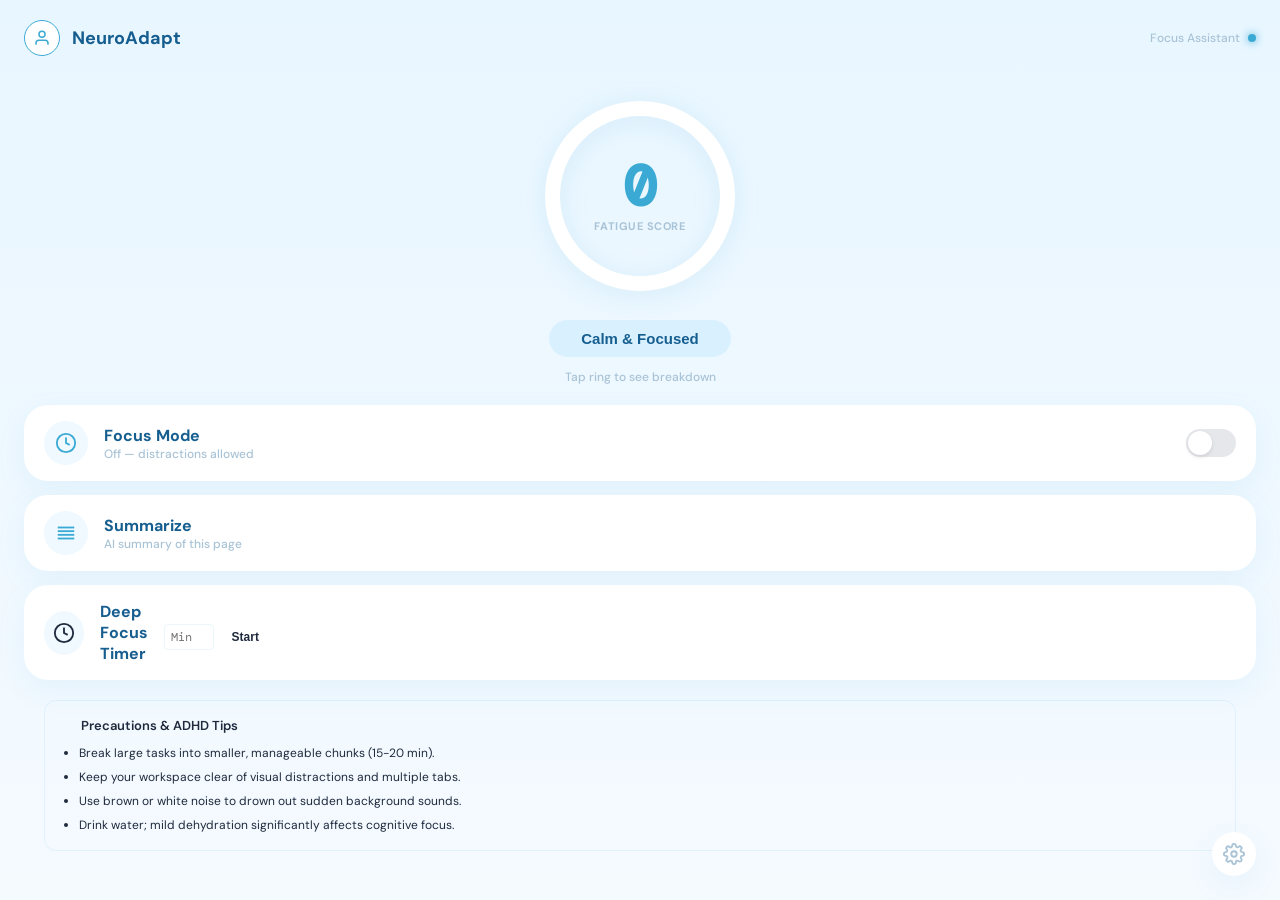
==== commit f8e5cc3b: "Fix: dashboard fixes" ====
--- a/sidebar/sidebar.html
+++ b/sidebar/sidebar.html
@@ -96,7 +96,6 @@
             </div>
             <div class="metric-bar-bg"><div class="metric-bar" id="bar-scroll" style="width: 0%"></div></div>
           </div>
-          <button class="chip-btn" id="summary-chip">AI Summary</button>
         </div>
 
         <!-- Click Delay -->
@@ -157,16 +156,35 @@
         </div>
       </div>
 
-      <!-- Session Reset Card -->
-      <div class="action-card clickable" id="btn-reset">
-        <div class="action-icon">
-          <svg viewBox="0 0 24 24" fill="none" stroke="currentColor" stroke-width="2"><path d="M23 4v6h-6"/><path d="M20.49 15a9 9 0 11-2.12-9.36L23 10"/></svg>
+      <!-- Deep Focus Timer Card -->
+      <div class="action-card" id="focus-timer-card">
+        <div class="action-icon" style="color:var(--lav)">
+          <svg viewBox="0 0 24 24" fill="none" stroke="currentColor" stroke-width="2"><circle cx="12" cy="12" r="10"/><polyline points="12 6 12 12 16 14"/></svg>
         </div>
         <div class="action-info">
-          <div class="action-title">Session Reset</div>
-          <div class="action-desc">Clear all readings</div>
-        </div>
-      </div>
+          <div class="action-title">Deep Focus Timer</div>
+          <div class="action-desc" id="timer-status"></div>
+        </div>
+        <div class="timer-controls" style="display:flex; gap:8px; margin-top:8px; align-items:center; width:100%">
+          <input type="number" id="timer-input" placeholder="Min" style="width:50px; background:var(--bg2); border:1px solid var(--border); border-radius:4px; color:var(--text1); padding:4px; font-family:var(--mono); font-size:12px; text-align:center;">
+          <button id="btn-start-timer" style="background:var(--lav); color:var(--bg0); border:none; border-radius:4px; padding:4px 10px; font-weight:600; font-size:12px; cursor:pointer;">Start</button>
+          <button id="btn-stop-timer" style="display:none; background:var(--danger); color:white; border:none; border-radius:4px; padding:4px 10px; font-weight:600; font-size:12px; cursor:pointer;">Stop</button>
+        </div>
+      </div>
+    </div>
+
+    <!-- Precautions Section -->
+    <div class="precautions-section" style="margin:20px; padding:16px; background:var(--bg1); border:1px solid var(--border); border-radius:12px;">
+      <div style="font-size:13px; font-weight:600; color:var(--text1); margin-bottom:10px; display:flex; align-items:center; gap:6px;">
+        <svg width="14" height="14" viewBox="0 0 24 24" fill="none" stroke="var(--teal)" stroke-width="2"><circle cx="12" cy="12" r="10"/><line x1="12" y1="16" x2="12" y2="12"/><line x1="12" y1="8" x2="12.01" y2="8"/></svg>
+        Precautions & ADHD Tips
+      </div>
+      <ul style="font-size:12px; color:var(--text2); line-height:1.5; margin:0; padding-left:18px; display:flex; flex-direction:column; gap:6px;">
+        <li>Break large tasks into smaller, manageable chunks (15-20 min).</li>
+        <li>Keep your workspace clear of visual distractions and multiple tabs.</li>
+        <li>Use brown or white noise to drown out sudden background sounds.</li>
+        <li>Drink water; mild dehydration significantly affects cognitive focus.</li>
+      </ul>
     </div>
 
   </div>
@@ -187,9 +205,16 @@
           <button class="s-save" id="backend-url-save">Save</button>
         </div>
         <label class="s-label">Ollama Model</label>
-        <div class="s-row">
+        <div class="s-row" style="margin-bottom:16px;">
           <input type="text" id="ollama-model-input" class="s-input" placeholder="mistral"/>
           <button class="s-save" id="ollama-model-save">Save</button>
+        </div>
+        
+        <div style="border-top:1px solid var(--border); padding-top:16px; margin-top:8px;">
+          <button id="btn-reset" style="width:100%; background:var(--danger-dim); color:var(--danger); border:1px solid rgba(248,113,113,0.3); padding:8px; border-radius:6px; cursor:pointer; font-size:13px; font-weight:600; display:flex; justify-content:center; align-items:center; gap:8px;">
+            <svg width="14" height="14" viewBox="0 0 24 24" fill="none" stroke="currentColor" stroke-width="2"><path d="M23 4v6h-6"/><path d="M20.49 15a9 9 0 11-2.12-9.36L23 10"/></svg>
+            Reset Session Data
+          </button>
         </div>
       </div>
     </div>
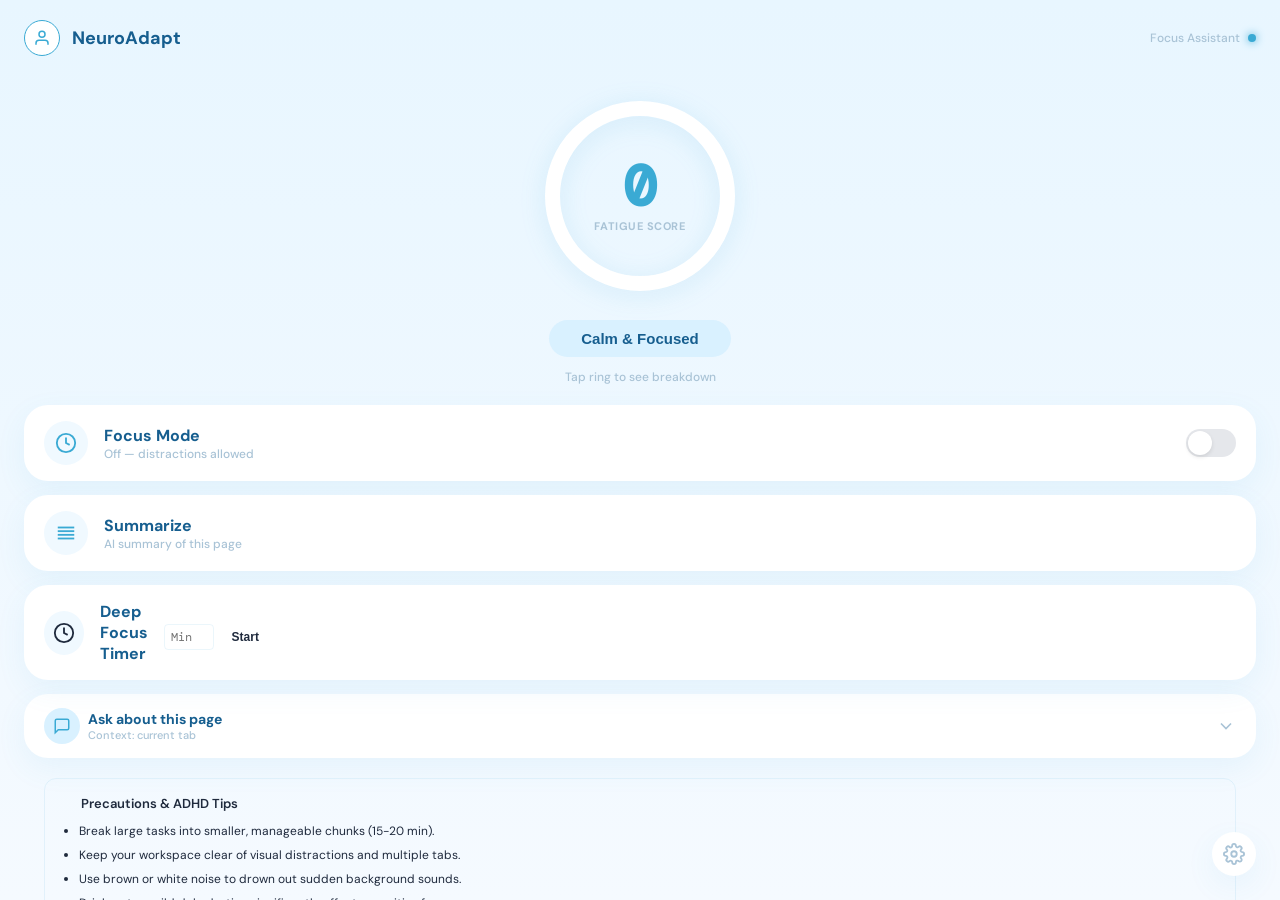
==== commit 19f6c447: "Fix: Chatbot ui section" ====
--- a/sidebar/sidebar.html
+++ b/sidebar/sidebar.html
@@ -173,6 +173,36 @@
       </div>
     </div>
 
+    <!-- ═══ AI CHATBOT — Page Context Q&A ═══ -->
+    <div class="chat-section" id="chat-section">
+      <div class="chat-header" id="chat-header">
+        <div style="display:flex; align-items:center; gap:8px;">
+          <div class="chat-icon">
+            <svg viewBox="0 0 24 24" fill="none" stroke="currentColor" stroke-width="2"><path d="M21 15a2 2 0 01-2 2H7l-4 4V5a2 2 0 012-2h14a2 2 0 012 2z"/></svg>
+          </div>
+          <div>
+            <div class="chat-title">Ask about this page</div>
+            <div class="chat-subtitle" id="chat-context-label">Context: current tab</div>
+          </div>
+        </div>
+        <svg class="chat-chevron" id="chat-chevron" viewBox="0 0 24 24" fill="none" stroke="currentColor" stroke-width="2"><polyline points="6 9 12 15 18 9"/></svg>
+      </div>
+
+      <div class="chat-body" id="chat-body">
+        <div class="chat-messages" id="chat-messages">
+          <div class="chat-msg bot">
+            <div class="chat-msg-bubble">Hi! I can answer questions about the page you're currently viewing. What would you like to know?</div>
+          </div>
+        </div>
+        <div class="chat-input-row">
+          <input type="text" id="chat-input" class="chat-input" placeholder="Ask a question about this page…" autocomplete="off">
+          <button id="chat-send" class="chat-send">
+            <svg viewBox="0 0 24 24" fill="none" stroke="currentColor" stroke-width="2"><line x1="22" y1="2" x2="11" y2="13"/><polygon points="22 2 15 22 11 13 2 9 22 2"/></svg>
+          </button>
+        </div>
+      </div>
+    </div>
+
     <!-- Precautions Section -->
     <div class="precautions-section" style="margin:20px; padding:16px; background:var(--bg1); border:1px solid var(--border); border-radius:12px;">
       <div style="font-size:13px; font-weight:600; color:var(--text1); margin-bottom:10px; display:flex; align-items:center; gap:6px;">
--- a/sidebar/sidebar.css
+++ b/sidebar/sidebar.css
@@ -207,3 +207,135 @@
 .clarity-summary-header { display: flex; justify-content: space-between; margin-bottom: 16px; }
 .clarity-summary-title { font-size: 18px; font-weight: 700; color: #165E8F; }
 .clarity-summary-close { background: none; border: none; font-size: 20px; }
+
+/* ── CHATBOT ───────────────────────────────────────── */
+.chat-section {
+  margin: 14px 0;
+  background: white;
+  border-radius: 24px;
+  box-shadow: var(--shadow-soft);
+  overflow: hidden;
+}
+
+.chat-header {
+  display: flex;
+  align-items: center;
+  justify-content: space-between;
+  padding: 14px 20px;
+  cursor: pointer;
+  user-select: none;
+  transition: background 0.15s;
+}
+.chat-header:hover { background: #F0F9FF; }
+
+.chat-icon {
+  width: 36px; height: 36px; border-radius: 50%;
+  background: var(--accent-light); color: var(--accent);
+  display: flex; align-items: center; justify-content: center;
+  flex-shrink: 0;
+}
+.chat-icon svg { width: 18px; height: 18px; }
+.chat-title { font-size: 14px; font-weight: 700; color: #165E8F; }
+.chat-subtitle { font-size: 11px; color: var(--text-muted); font-weight: 500; }
+
+.chat-chevron {
+  width: 20px; height: 20px;
+  color: var(--text-muted);
+  transition: transform 0.3s ease;
+  flex-shrink: 0;
+}
+.chat-section.open .chat-chevron { transform: rotate(180deg); }
+
+.chat-body {
+  max-height: 0;
+  overflow: hidden;
+  transition: max-height 0.4s cubic-bezier(0.4, 0, 0.2, 1);
+}
+.chat-section.open .chat-body { max-height: 400px; }
+
+.chat-messages {
+  padding: 0 16px 12px;
+  max-height: 260px;
+  overflow-y: auto;
+  display: flex;
+  flex-direction: column;
+  gap: 10px;
+  scrollbar-width: none;
+}
+.chat-messages::-webkit-scrollbar { display: none; }
+
+.chat-msg {
+  display: flex;
+  flex-direction: column;
+}
+
+.chat-msg.user {
+  align-items: flex-end;
+}
+.chat-msg.bot {
+  align-items: flex-start;
+}
+
+.chat-msg-bubble {
+  max-width: 85%;
+  padding: 10px 14px;
+  border-radius: 16px;
+  font-size: 13px;
+  line-height: 1.5;
+  word-break: break-word;
+}
+
+.chat-msg.user .chat-msg-bubble {
+  background: var(--accent);
+  color: white;
+  border-bottom-right-radius: 4px;
+}
+
+.chat-msg.bot .chat-msg-bubble {
+  background: #F0F9FF;
+  color: var(--text-primary);
+  border-bottom-left-radius: 4px;
+  border: 1px solid var(--border);
+}
+
+.chat-msg-bubble.loading {
+  color: var(--text-muted);
+  font-style: italic;
+}
+
+.chat-input-row {
+  display: flex;
+  gap: 8px;
+  padding: 8px 16px 16px;
+  border-top: 1px solid var(--border);
+}
+
+.chat-input {
+  flex: 1;
+  background: #F3F4F6;
+  border: 1.5px solid transparent;
+  border-radius: 14px;
+  padding: 10px 16px;
+  font-size: 13px;
+  font-family: var(--font);
+  color: var(--text-primary);
+  outline: none;
+  transition: border-color 0.2s;
+}
+.chat-input:focus { border-color: var(--accent); background: white; }
+.chat-input::placeholder { color: var(--text-muted); }
+
+.chat-send {
+  width: 40px; height: 40px;
+  border-radius: 50%;
+  background: var(--accent);
+  color: white;
+  border: none;
+  display: flex; align-items: center; justify-content: center;
+  cursor: pointer;
+  flex-shrink: 0;
+  transition: transform 0.15s, opacity 0.15s;
+}
+.chat-send svg { width: 18px; height: 18px; }
+.chat-send:hover { transform: scale(1.05); }
+.chat-send:disabled { opacity: 0.5; cursor: not-allowed; }
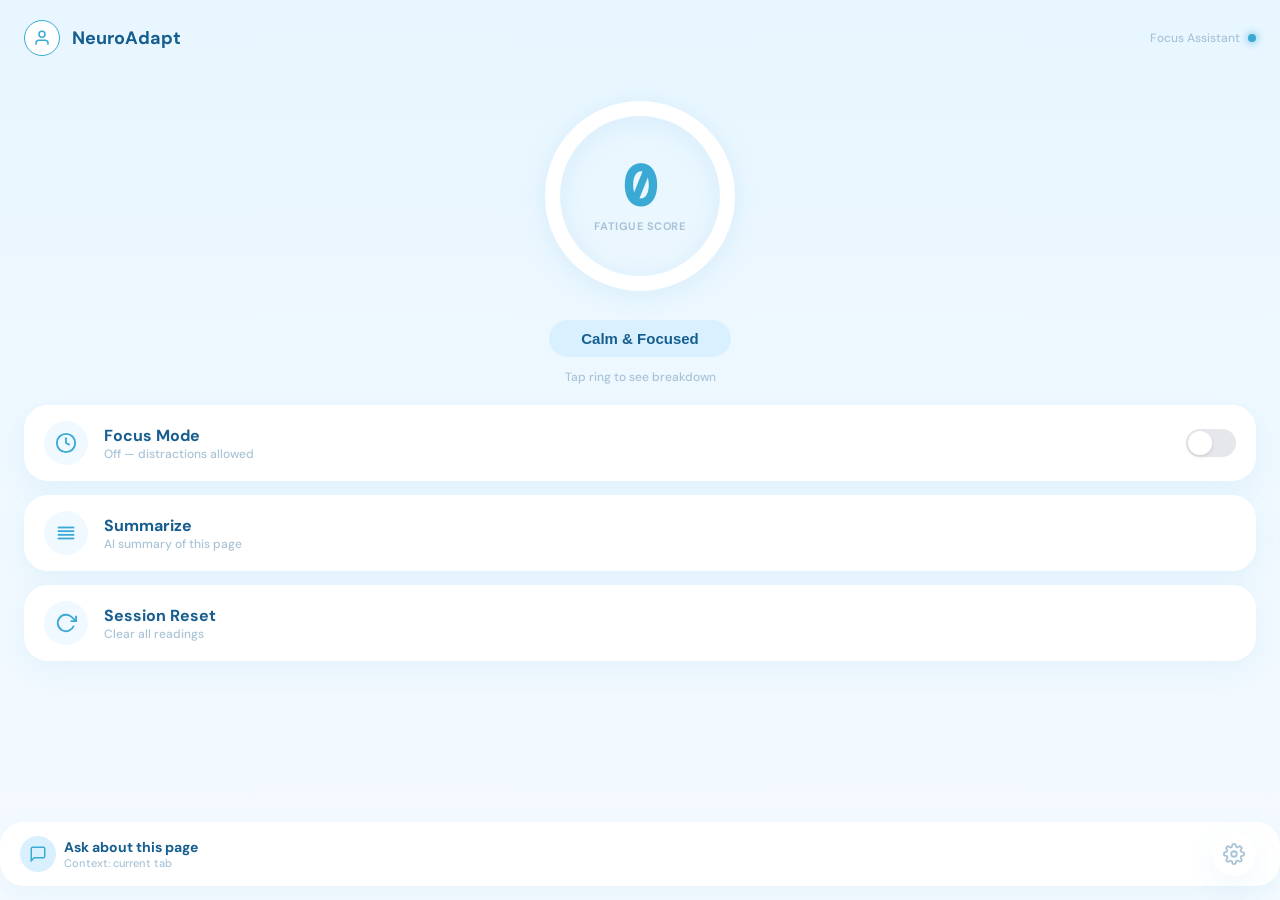
==== commit 61c333a1: "Fix: Final fixes" ====
--- a/sidebar/sidebar.html
+++ b/sidebar/sidebar.html
@@ -156,67 +156,48 @@
         </div>
       </div>
 
-      <!-- Deep Focus Timer Card -->
-      <div class="action-card" id="focus-timer-card">
-        <div class="action-icon" style="color:var(--lav)">
-          <svg viewBox="0 0 24 24" fill="none" stroke="currentColor" stroke-width="2"><circle cx="12" cy="12" r="10"/><polyline points="12 6 12 12 16 14"/></svg>
+      <!-- Session Reset Card -->
+      <div class="action-card clickable" id="btn-reset">
+        <div class="action-icon">
+          <svg viewBox="0 0 24 24" fill="none" stroke="currentColor" stroke-width="2"><path d="M23 4v6h-6"/><path d="M20.49 15a9 9 0 11-2.12-9.36L23 10"/></svg>
         </div>
         <div class="action-info">
-          <div class="action-title">Deep Focus Timer</div>
-          <div class="action-desc" id="timer-status"></div>
-        </div>
-        <div class="timer-controls" style="display:flex; gap:8px; margin-top:8px; align-items:center; width:100%">
-          <input type="number" id="timer-input" placeholder="Min" style="width:50px; background:var(--bg2); border:1px solid var(--border); border-radius:4px; color:var(--text1); padding:4px; font-family:var(--mono); font-size:12px; text-align:center;">
-          <button id="btn-start-timer" style="background:var(--lav); color:var(--bg0); border:none; border-radius:4px; padding:4px 10px; font-weight:600; font-size:12px; cursor:pointer;">Start</button>
-          <button id="btn-stop-timer" style="display:none; background:var(--danger); color:white; border:none; border-radius:4px; padding:4px 10px; font-weight:600; font-size:12px; cursor:pointer;">Stop</button>
-        </div>
-      </div>
-    </div>
-
-    <!-- ═══ AI CHATBOT — Page Context Q&A ═══ -->
-    <div class="chat-section" id="chat-section">
-      <div class="chat-header" id="chat-header">
-        <div style="display:flex; align-items:center; gap:8px;">
-          <div class="chat-icon">
-            <svg viewBox="0 0 24 24" fill="none" stroke="currentColor" stroke-width="2"><path d="M21 15a2 2 0 01-2 2H7l-4 4V5a2 2 0 012-2h14a2 2 0 012 2z"/></svg>
-          </div>
-          <div>
-            <div class="chat-title">Ask about this page</div>
-            <div class="chat-subtitle" id="chat-context-label">Context: current tab</div>
-          </div>
-        </div>
-        <svg class="chat-chevron" id="chat-chevron" viewBox="0 0 24 24" fill="none" stroke="currentColor" stroke-width="2"><polyline points="6 9 12 15 18 9"/></svg>
-      </div>
-
-      <div class="chat-body" id="chat-body">
-        <div class="chat-messages" id="chat-messages">
-          <div class="chat-msg bot">
-            <div class="chat-msg-bubble">Hi! I can answer questions about the page you're currently viewing. What would you like to know?</div>
-          </div>
-        </div>
-        <div class="chat-input-row">
-          <input type="text" id="chat-input" class="chat-input" placeholder="Ask a question about this page…" autocomplete="off">
-          <button id="chat-send" class="chat-send">
-            <svg viewBox="0 0 24 24" fill="none" stroke="currentColor" stroke-width="2"><line x1="22" y1="2" x2="11" y2="13"/><polygon points="22 2 15 22 11 13 2 9 22 2"/></svg>
-          </button>
-        </div>
-      </div>
-    </div>
-
-    <!-- Precautions Section -->
-    <div class="precautions-section" style="margin:20px; padding:16px; background:var(--bg1); border:1px solid var(--border); border-radius:12px;">
-      <div style="font-size:13px; font-weight:600; color:var(--text1); margin-bottom:10px; display:flex; align-items:center; gap:6px;">
-        <svg width="14" height="14" viewBox="0 0 24 24" fill="none" stroke="var(--teal)" stroke-width="2"><circle cx="12" cy="12" r="10"/><line x1="12" y1="16" x2="12" y2="12"/><line x1="12" y1="8" x2="12.01" y2="8"/></svg>
-        Precautions & ADHD Tips
-      </div>
-      <ul style="font-size:12px; color:var(--text2); line-height:1.5; margin:0; padding-left:18px; display:flex; flex-direction:column; gap:6px;">
-        <li>Break large tasks into smaller, manageable chunks (15-20 min).</li>
-        <li>Keep your workspace clear of visual distractions and multiple tabs.</li>
-        <li>Use brown or white noise to drown out sudden background sounds.</li>
-        <li>Drink water; mild dehydration significantly affects cognitive focus.</li>
-      </ul>
-    </div>
-
+          <div class="action-title">Session Reset</div>
+          <div class="action-desc">Clear all readings</div>
+        </div>
+      </div>
+    </div>
+
+  </div>
+
+  <!-- ═══ AI CHATBOT — Page Context Q&A ═══ -->
+  <div class="chat-section" id="chat-section">
+    <div class="chat-header" id="chat-header">
+      <div style="display:flex; align-items:center; gap:8px;">
+        <div class="chat-icon">
+          <svg viewBox="0 0 24 24" fill="none" stroke="currentColor" stroke-width="2"><path d="M21 15a2 2 0 01-2 2H7l-4 4V5a2 2 0 012-2h14a2 2 0 012 2z"/></svg>
+        </div>
+        <div>
+          <div class="chat-title">Ask about this page</div>
+          <div class="chat-subtitle" id="chat-context-label">Context: current tab</div>
+        </div>
+      </div>
+      <svg class="chat-chevron" id="chat-chevron" viewBox="0 0 24 24" fill="none" stroke="currentColor" stroke-width="2"><polyline points="6 9 12 15 18 9"/></svg>
+    </div>
+
+    <div class="chat-body" id="chat-body">
+      <div class="chat-messages" id="chat-messages">
+        <div class="chat-msg bot">
+          <div class="chat-msg-bubble">Hi! I can answer questions about the page you're currently viewing. What would you like to know?</div>
+        </div>
+      </div>
+      <div class="chat-input-row">
+        <input type="text" id="chat-input" class="chat-input" placeholder="Ask a question about this page…" autocomplete="off">
+        <button id="chat-send" class="chat-send">
+          <svg viewBox="0 0 24 24" fill="none" stroke="currentColor" stroke-width="2"><line x1="22" y1="2" x2="11" y2="13"/><polygon points="22 2 15 22 11 13 2 9 22 2"/></svg>
+        </button>
+      </div>
+    </div>
   </div>
 
   <!-- Settings Trigger -->
@@ -235,16 +216,9 @@
           <button class="s-save" id="backend-url-save">Save</button>
         </div>
         <label class="s-label">Ollama Model</label>
-        <div class="s-row" style="margin-bottom:16px;">
+        <div class="s-row">
           <input type="text" id="ollama-model-input" class="s-input" placeholder="mistral"/>
           <button class="s-save" id="ollama-model-save">Save</button>
-        </div>
-        
-        <div style="border-top:1px solid var(--border); padding-top:16px; margin-top:8px;">
-          <button id="btn-reset" style="width:100%; background:var(--danger-dim); color:var(--danger); border:1px solid rgba(248,113,113,0.3); padding:8px; border-radius:6px; cursor:pointer; font-size:13px; font-weight:600; display:flex; justify-content:center; align-items:center; gap:8px;">
-            <svg width="14" height="14" viewBox="0 0 24 24" fill="none" stroke="currentColor" stroke-width="2"><path d="M23 4v6h-6"/><path d="M20.49 15a9 9 0 11-2.12-9.36L23 10"/></svg>
-            Reset Session Data
-          </button>
         </div>
       </div>
     </div>
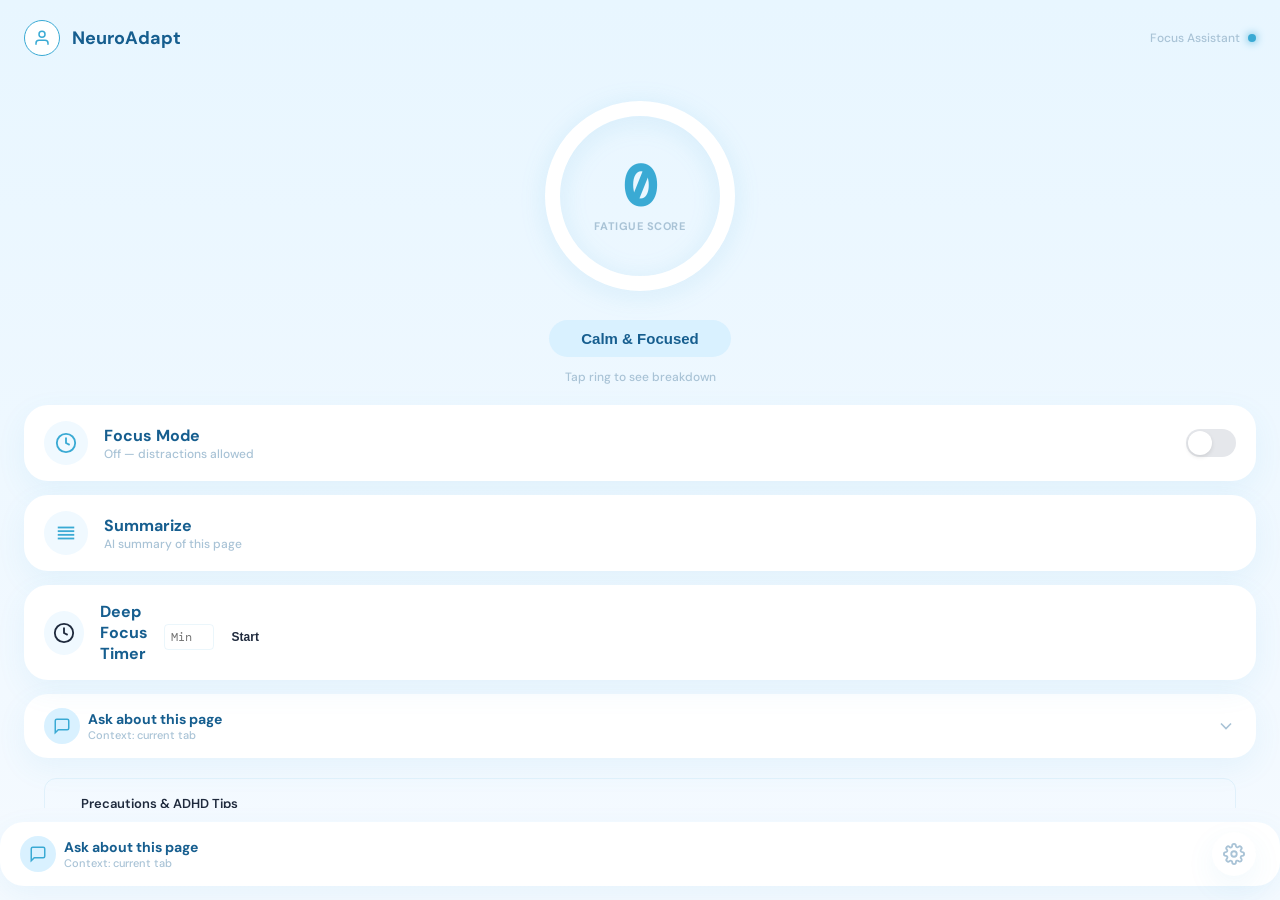
==== commit e13b9250: "Fix: Final fixes" ====
--- a/sidebar/sidebar.html
+++ b/sidebar/sidebar.html
@@ -156,16 +156,65 @@
         </div>
       </div>
 
-      <!-- Session Reset Card -->
-      <div class="action-card clickable" id="btn-reset">
-        <div class="action-icon">
-          <svg viewBox="0 0 24 24" fill="none" stroke="currentColor" stroke-width="2"><path d="M23 4v6h-6"/><path d="M20.49 15a9 9 0 11-2.12-9.36L23 10"/></svg>
+      <!-- Deep Focus Timer Card -->
+      <div class="action-card" id="focus-timer-card">
+        <div class="action-icon" style="color:var(--lav)">
+          <svg viewBox="0 0 24 24" fill="none" stroke="currentColor" stroke-width="2"><circle cx="12" cy="12" r="10"/><polyline points="12 6 12 12 16 14"/></svg>
         </div>
         <div class="action-info">
-          <div class="action-title">Session Reset</div>
-          <div class="action-desc">Clear all readings</div>
-        </div>
-      </div>
+          <div class="action-title">Deep Focus Timer</div>
+          <div class="action-desc" id="timer-status"></div>
+        </div>
+        <div class="timer-controls" style="display:flex; gap:8px; margin-top:8px; align-items:center; width:100%">
+          <input type="number" id="timer-input" placeholder="Min" style="width:50px; background:var(--bg2); border:1px solid var(--border); border-radius:4px; color:var(--text1); padding:4px; font-family:var(--mono); font-size:12px; text-align:center;">
+          <button id="btn-start-timer" style="background:var(--lav); color:var(--bg0); border:none; border-radius:4px; padding:4px 10px; font-weight:600; font-size:12px; cursor:pointer;">Start</button>
+          <button id="btn-stop-timer" style="display:none; background:var(--danger); color:white; border:none; border-radius:4px; padding:4px 10px; font-weight:600; font-size:12px; cursor:pointer;">Stop</button>
+        </div>
+      </div>
+    </div>
+
+    <!-- ═══ AI CHATBOT — Page Context Q&A ═══ -->
+    <div class="chat-section" id="chat-section">
+      <div class="chat-header" id="chat-header">
+        <div style="display:flex; align-items:center; gap:8px;">
+          <div class="chat-icon">
+            <svg viewBox="0 0 24 24" fill="none" stroke="currentColor" stroke-width="2"><path d="M21 15a2 2 0 01-2 2H7l-4 4V5a2 2 0 012-2h14a2 2 0 012 2z"/></svg>
+          </div>
+          <div>
+            <div class="chat-title">Ask about this page</div>
+            <div class="chat-subtitle" id="chat-context-label">Context: current tab</div>
+          </div>
+        </div>
+        <svg class="chat-chevron" id="chat-chevron" viewBox="0 0 24 24" fill="none" stroke="currentColor" stroke-width="2"><polyline points="6 9 12 15 18 9"/></svg>
+      </div>
+
+      <div class="chat-body" id="chat-body">
+        <div class="chat-messages" id="chat-messages">
+          <div class="chat-msg bot">
+            <div class="chat-msg-bubble">Hi! I can answer questions about the page you're currently viewing. What would you like to know?</div>
+          </div>
+        </div>
+        <div class="chat-input-row">
+          <input type="text" id="chat-input" class="chat-input" placeholder="Ask a question about this page…" autocomplete="off">
+          <button id="chat-send" class="chat-send">
+            <svg viewBox="0 0 24 24" fill="none" stroke="currentColor" stroke-width="2"><line x1="22" y1="2" x2="11" y2="13"/><polygon points="22 2 15 22 11 13 2 9 22 2"/></svg>
+          </button>
+        </div>
+      </div>
+    </div>
+
+    <!-- Precautions Section -->
+    <div class="precautions-section" style="margin:20px; padding:16px; background:var(--bg1); border:1px solid var(--border); border-radius:12px;">
+      <div style="font-size:13px; font-weight:600; color:var(--text1); margin-bottom:10px; display:flex; align-items:center; gap:6px;">
+        <svg width="14" height="14" viewBox="0 0 24 24" fill="none" stroke="var(--teal)" stroke-width="2"><circle cx="12" cy="12" r="10"/><line x1="12" y1="16" x2="12" y2="12"/><line x1="12" y1="8" x2="12.01" y2="8"/></svg>
+        Precautions & ADHD Tips
+      </div>
+      <ul style="font-size:12px; color:var(--text2); line-height:1.5; margin:0; padding-left:18px; display:flex; flex-direction:column; gap:6px;">
+        <li>Break large tasks into smaller, manageable chunks (15-20 min).</li>
+        <li>Keep your workspace clear of visual distractions and multiple tabs.</li>
+        <li>Use brown or white noise to drown out sudden background sounds.</li>
+        <li>Drink water; mild dehydration significantly affects cognitive focus.</li>
+      </ul>
     </div>
 
   </div>
@@ -216,9 +265,16 @@
           <button class="s-save" id="backend-url-save">Save</button>
         </div>
         <label class="s-label">Ollama Model</label>
-        <div class="s-row">
+        <div class="s-row" style="margin-bottom:16px;">
           <input type="text" id="ollama-model-input" class="s-input" placeholder="mistral"/>
           <button class="s-save" id="ollama-model-save">Save</button>
+        </div>
+        
+        <div style="border-top:1px solid var(--border); padding-top:16px; margin-top:8px;">
+          <button id="btn-reset" style="width:100%; background:var(--danger-dim); color:var(--danger); border:1px solid rgba(248,113,113,0.3); padding:8px; border-radius:6px; cursor:pointer; font-size:13px; font-weight:600; display:flex; justify-content:center; align-items:center; gap:8px;">
+            <svg width="14" height="14" viewBox="0 0 24 24" fill="none" stroke="currentColor" stroke-width="2"><path d="M23 4v6h-6"/><path d="M20.49 15a9 9 0 11-2.12-9.36L23 10"/></svg>
+            Reset Session Data
+          </button>
         </div>
       </div>
     </div>
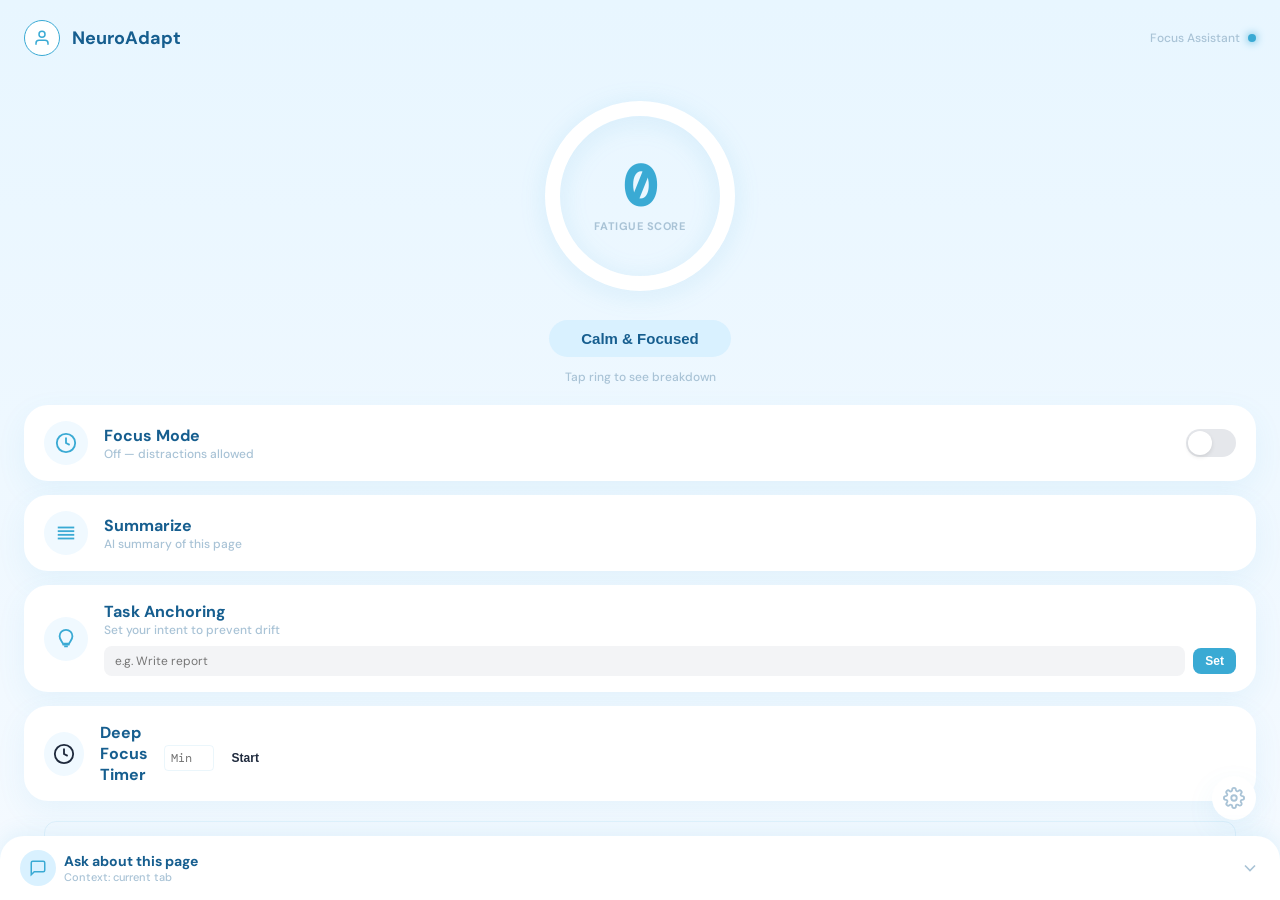
==== commit 4f184329: "Feat: Working Memory, Smart Blocklist, and Task Anchoring" ====
--- a/sidebar/sidebar.html
+++ b/sidebar/sidebar.html
@@ -156,6 +156,22 @@
         </div>
       </div>
 
+      <!-- Task Anchor Card -->
+      <div class="action-card" id="task-anchor-card">
+        <div class="action-icon" style="color:var(--accent)">
+          <svg viewBox="0 0 24 24" fill="none" stroke="currentColor" stroke-width="2"><path d="M12 2a7 7 0 017 7c0 4-3 6-4 9H9c-1-3-4-5-4-9a7 7 0 017-7z"/><path d="M9 17h6M10 20h4"/></svg>
+        </div>
+        <div class="action-info" style="width: 100%;">
+          <div class="action-title">Task Anchoring</div>
+          <div class="action-desc" id="anchor-status">Set your intent to prevent drift</div>
+          <div class="timer-controls" style="display:flex; gap:8px; margin-top:8px; align-items:center; width:100%">
+            <input type="text" id="anchor-input" placeholder="e.g. Write report" style="flex:1; background:#F3F4F6; border:1px solid transparent; border-radius:8px; color:var(--text-primary); padding:6px 10px; font-family:var(--font); font-size:12px;">
+            <button id="btn-start-anchor" style="background:var(--accent); color:white; border:none; border-radius:8px; padding:6px 12px; font-weight:600; font-size:12px; cursor:pointer;">Set</button>
+            <button id="btn-stop-anchor" style="display:none; background:#EF4444; color:white; border:none; border-radius:8px; padding:6px 12px; font-weight:600; font-size:12px; cursor:pointer;">Done</button>
+          </div>
+        </div>
+      </div>
+
       <!-- Deep Focus Timer Card -->
       <div class="action-card" id="focus-timer-card">
         <div class="action-icon" style="color:var(--lav)">
@@ -173,35 +189,6 @@
       </div>
     </div>
 
-    <!-- ═══ AI CHATBOT — Page Context Q&A ═══ -->
-    <div class="chat-section" id="chat-section">
-      <div class="chat-header" id="chat-header">
-        <div style="display:flex; align-items:center; gap:8px;">
-          <div class="chat-icon">
-            <svg viewBox="0 0 24 24" fill="none" stroke="currentColor" stroke-width="2"><path d="M21 15a2 2 0 01-2 2H7l-4 4V5a2 2 0 012-2h14a2 2 0 012 2z"/></svg>
-          </div>
-          <div>
-            <div class="chat-title">Ask about this page</div>
-            <div class="chat-subtitle" id="chat-context-label">Context: current tab</div>
-          </div>
-        </div>
-        <svg class="chat-chevron" id="chat-chevron" viewBox="0 0 24 24" fill="none" stroke="currentColor" stroke-width="2"><polyline points="6 9 12 15 18 9"/></svg>
-      </div>
-
-      <div class="chat-body" id="chat-body">
-        <div class="chat-messages" id="chat-messages">
-          <div class="chat-msg bot">
-            <div class="chat-msg-bubble">Hi! I can answer questions about the page you're currently viewing. What would you like to know?</div>
-          </div>
-        </div>
-        <div class="chat-input-row">
-          <input type="text" id="chat-input" class="chat-input" placeholder="Ask a question about this page…" autocomplete="off">
-          <button id="chat-send" class="chat-send">
-            <svg viewBox="0 0 24 24" fill="none" stroke="currentColor" stroke-width="2"><line x1="22" y1="2" x2="11" y2="13"/><polygon points="22 2 15 22 11 13 2 9 22 2"/></svg>
-          </button>
-        </div>
-      </div>
-    </div>
 
     <!-- Precautions Section -->
     <div class="precautions-section" style="margin:20px; padding:16px; background:var(--bg1); border:1px solid var(--border); border-radius:12px;">
--- a/sidebar/sidebar.css
+++ b/sidebar/sidebar.css
@@ -162,7 +162,7 @@
 
 /* ── SETTINGS ───────────────────────────────────────── */
 .settings-trigger {
-  position: absolute; bottom: 24px; right: 24px;
+  position: absolute; bottom: 80px; right: 24px;
   width: 44px; height: 44px; border-radius: 50%;
   background: white; border: none; color: var(--text-muted);
   box-shadow: var(--shadow-soft); display: flex; align-items: center; justify-content: center;
@@ -210,11 +210,13 @@
 
 /* ── CHATBOT ───────────────────────────────────────── */
 .chat-section {
-  margin: 14px 0;
+  margin: 0;
   background: white;
-  border-radius: 24px;
-  box-shadow: var(--shadow-soft);
+  border-radius: 24px 24px 0 0;
+  box-shadow: 0 -4px 20px rgba(58, 170, 212, 0.1);
   overflow: hidden;
+  flex-shrink: 0;
+  z-index: 50;
 }
 
 .chat-header {
